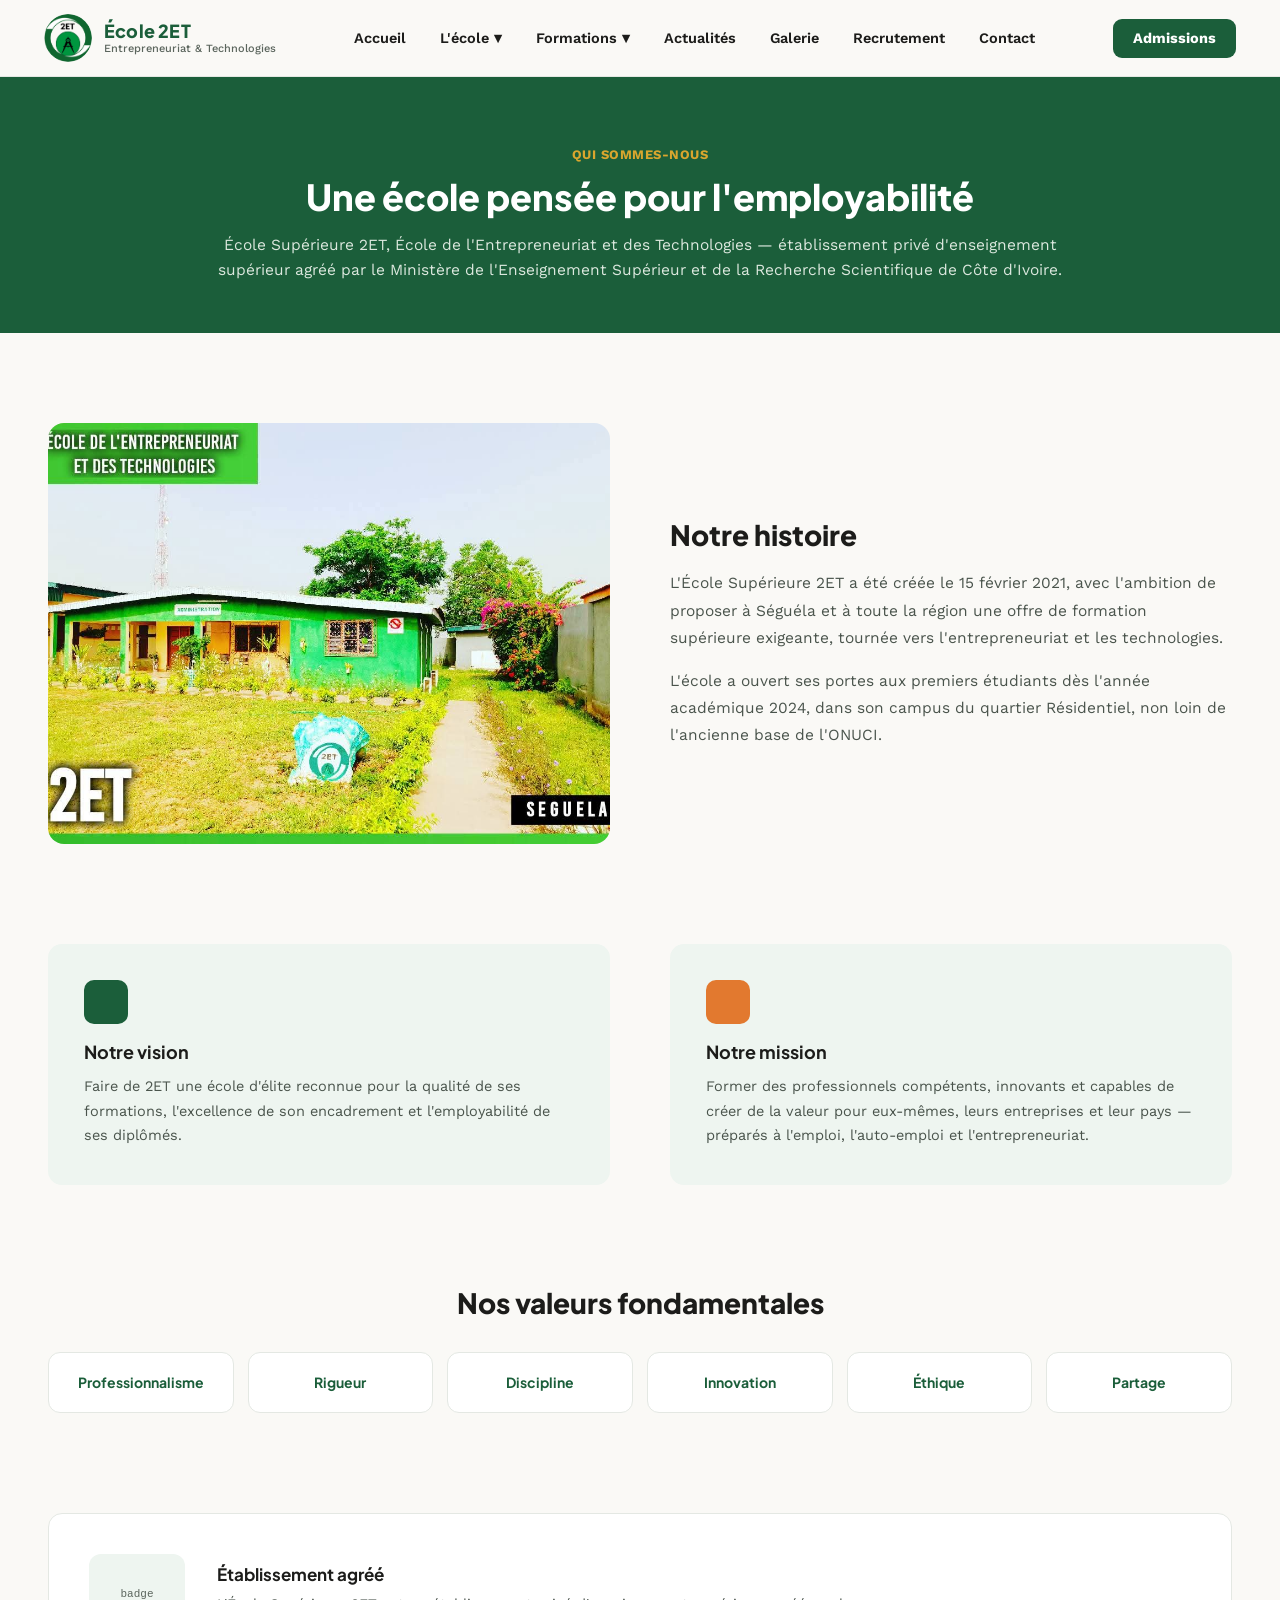
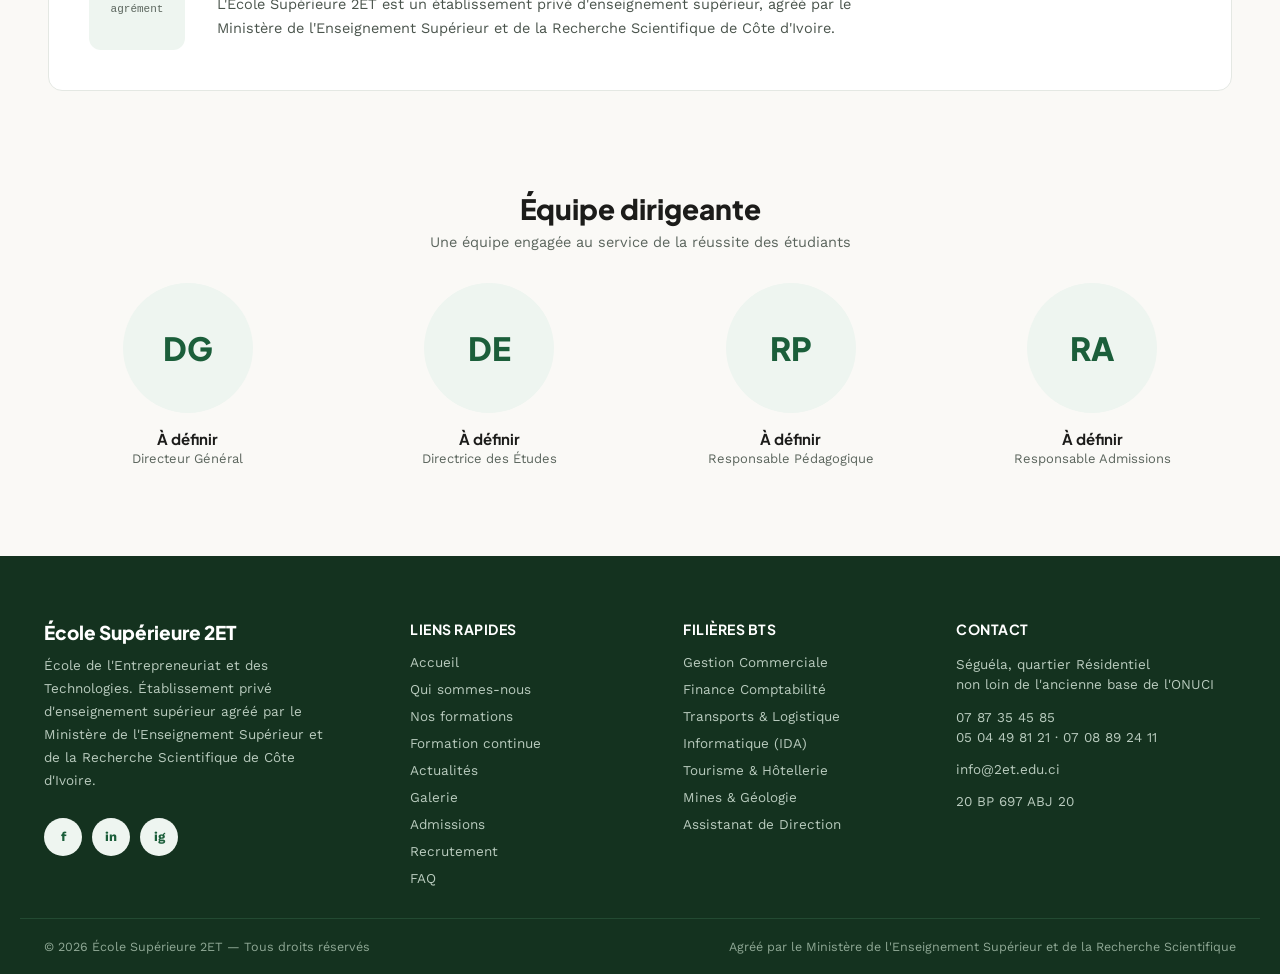
==== a-propos.html @ 13a12713 "Intégration des vraies photos campus, vie étudiante et cabinet de formation (écotourisme) dans À pro" ====
<!DOCTYPE html>
<html lang="fr">
<head>
<meta charset="utf-8">
<meta name="viewport" content="width=device-width, initial-scale=1">
<title>Qui sommes-nous — École Supérieure 2ET</title>
<meta name="description" content="École Supérieure 2ET : notre histoire, notre vision, notre mission et nos valeurs fondamentales.">
<link rel="icon" href="images/logo-2et.png">
<link rel="preconnect" href="https://fonts.googleapis.com">
<link href="https://fonts.googleapis.com/css2?family=Plus+Jakarta+Sans:wght@500;700;800&family=Work+Sans:wght@400;500;600&display=swap" rel="stylesheet">
<link rel="stylesheet" href="css/style.css">
</head>
<body>

<header class="site-header">
  <div class="container">
    <a href="index.html" class="brand">
      <img src="images/logo-2et.png" alt="Logo École 2ET">
      <div>
        <div class="brand-name">École 2ET</div>
        <div class="brand-sub">Entrepreneuriat &amp; Technologies</div>
      </div>
    </a>
    <nav class="site-nav">
      <a href="index.html">Accueil</a>
      <div class="nav-dropdown">
        <span class="nav-dropdown-toggle">L'école <span>▾</span></span>
        <div class="nav-dropdown-menu">
          <a href="a-propos.html">Qui sommes-nous</a>
          <a href="faq.html">FAQ</a>
        </div>
      </div>
      <div class="nav-dropdown">
        <span class="nav-dropdown-toggle">Formations <span>▾</span></span>
        <div class="nav-dropdown-menu">
          <a href="formations.html">Formations BTS</a>
          <a href="formation-continue.html">Formation continue</a>
        </div>
      </div>
      <a href="actualites.html">Actualités</a>
      <a href="galerie.html">Galerie</a>
      <a href="recrutement.html">Recrutement</a>
      <a href="contact.html">Contact</a>
    </nav>
    <div class="site-cta"><a href="admissions.html" class="btn btn-green">Admissions</a></div>
    <button class="burger" aria-label="Menu"><span></span><span></span><span></span></button>
  </div>
  <div class="mobile-nav">
    <a href="index.html">Accueil</a>
    <a href="a-propos.html">Qui sommes-nous</a>
    <a href="formations.html">Formations BTS</a>
    <a href="formation-continue.html">Formation continue</a>
    <a href="actualites.html">Actualités</a>
    <a href="galerie.html">Galerie</a>
    <a href="recrutement.html">Recrutement</a>
    <a href="faq.html">FAQ</a>
    <a href="contact.html">Contact</a>
    <a href="admissions.html" class="btn btn-green">Admissions</a>
  </div>
</header>

<div class="page-hero">
  <div class="container">
    <div class="eyebrow eyebrow-light">Qui sommes-nous</div>
    <h1>Une école pensée pour l'employabilité</h1>
    <p>École Supérieure 2ET, École de l'Entrepreneuriat et des Technologies — établissement privé d'enseignement supérieur agréé par le Ministère de l'Enseignement Supérieur et de la Recherche Scientifique de Côte d'Ivoire.</p>
  </div>
</div>

<section class="section">
  <div class="container">

    <div class="grid-2" style="margin-bottom:100px">
      <div class="photo-frame">
        <img src="images/campus/campus-2.jpg" alt="Bâtiment administration du campus de l'École 2ET à Séguéla">
      </div>
      <div>
        <h2 style="font-size:28px;margin:0 0 18px">Notre histoire</h2>
        <p style="font-size:15.5px;line-height:1.75;color:var(--text-secondary);margin:0 0 16px">L'École Supérieure 2ET a été créée le 15 février 2021, avec l'ambition de proposer à Séguéla et à toute la région une offre de formation supérieure exigeante, tournée vers l'entrepreneuriat et les technologies.</p>
        <p style="font-size:15.5px;line-height:1.75;color:var(--text-secondary);margin:0">L'école a ouvert ses portes aux premiers étudiants dès l'année académique 2024, dans son campus du quartier Résidentiel, non loin de l'ancienne base de l'ONUCI.</p>
      </div>
    </div>

    <div class="grid-2" style="margin-bottom:100px">
      <div class="card" style="padding:36px;background:var(--green-light);border:none">
        <div class="card-icon"></div>
        <div style="font-family:var(--font-heading);font-weight:700;font-size:18px;margin-bottom:12px">Notre vision</div>
        <div style="font-size:14.5px;line-height:1.7;color:var(--text-secondary)">Faire de 2ET une école d'élite reconnue pour la qualité de ses formations, l'excellence de son encadrement et l'employabilité de ses diplômés.</div>
      </div>
      <div class="card" style="padding:36px;background:var(--green-light);border:none">
        <div class="card-icon" style="background:var(--orange)"></div>
        <div style="font-family:var(--font-heading);font-weight:700;font-size:18px;margin-bottom:12px">Notre mission</div>
        <div style="font-size:14.5px;line-height:1.7;color:var(--text-secondary)">Former des professionnels compétents, innovants et capables de créer de la valeur pour eux-mêmes, leurs entreprises et leur pays — préparés à l'emploi, l'auto-emploi et l'entrepreneuriat.</div>
      </div>
    </div>

    <div style="margin-bottom:100px">
      <h2 style="text-align:center;margin-bottom:32px;font-size:28px">Nos valeurs fondamentales</h2>
      <div class="values-grid">
        <div class="value-chip"><span>Professionnalisme</span></div>
        <div class="value-chip"><span>Rigueur</span></div>
        <div class="value-chip"><span>Discipline</span></div>
        <div class="value-chip"><span>Innovation</span></div>
        <div class="value-chip"><span>Éthique</span></div>
        <div class="value-chip"><span>Partage</span></div>
      </div>
    </div>

    <div class="card" style="display:flex;align-items:center;gap:32px;flex-wrap:wrap;margin-bottom:100px;padding:40px">
      <div style="width:96px;height:96px;border-radius:12px;background:var(--green-light);flex-shrink:0;display:flex;align-items:center;justify-content:center;font-size:11px;color:var(--text-muted);text-align:center;font-family:monospace;line-height:1.4">badge<br>agrément</div>
      <div>
        <div style="font-family:var(--font-heading);font-weight:700;font-size:17px;margin-bottom:8px">Établissement agréé</div>
        <div style="font-size:14.5px;line-height:1.65;color:var(--text-secondary);max-width:640px">L'École Supérieure 2ET est un établissement privé d'enseignement supérieur, agréé par le Ministère de l'Enseignement Supérieur et de la Recherche Scientifique de Côte d'Ivoire.</div>
      </div>
    </div>

    <div>
      <h2 style="text-align:center;margin-bottom:8px;font-size:28px">Équipe dirigeante</h2>
      <p style="text-align:center;font-size:14.5px;color:var(--text-muted);margin:0 0 32px">Une équipe engagée au service de la réussite des étudiants</p>
      <div class="team-grid">
        <div><div class="team-avatar">DG</div><div class="team-name">À définir</div><div class="team-role">Directeur Général</div></div>
        <div><div class="team-avatar">DE</div><div class="team-name">À définir</div><div class="team-role">Directrice des Études</div></div>
        <div><div class="team-avatar">RP</div><div class="team-name">À définir</div><div class="team-role">Responsable Pédagogique</div></div>
        <div><div class="team-avatar">RA</div><div class="team-name">À définir</div><div class="team-role">Responsable Admissions</div></div>
      </div>
    </div>

  </div>
</section>

<footer class="site-footer">
  <div class="footer-grid">
    <div>
      <div class="footer-brand">École Supérieure 2ET</div>
      <div class="footer-desc">École de l'Entrepreneuriat et des Technologies. Établissement privé d'enseignement supérieur agréé par le Ministère de l'Enseignement Supérieur et de la Recherche Scientifique de Côte d'Ivoire.</div>
      <div class="socials">
        <a href="#" class="social-btn">f</a>
        <a href="#" class="social-btn">in</a>
        <a href="#" class="social-btn">ig</a>
      </div>
    </div>
    <div>
      <div class="footer-heading">Liens rapides</div>
      <div class="footer-links">
        <a href="index.html">Accueil</a>
        <a href="a-propos.html">Qui sommes-nous</a>
        <a href="formations.html">Nos formations</a>
        <a href="formation-continue.html">Formation continue</a>
        <a href="actualites.html">Actualités</a>
        <a href="galerie.html">Galerie</a>
        <a href="admissions.html">Admissions</a>
        <a href="recrutement.html">Recrutement</a>
        <a href="faq.html">FAQ</a>
      </div>
    </div>
    <div>
      <div class="footer-heading">Filières BTS</div>
      <div class="footer-links">
        <a href="formations.html#gec">Gestion Commerciale</a>
        <a href="formations.html#fcge">Finance Comptabilité</a>
        <a href="formations.html#log">Transports &amp; Logistique</a>
        <a href="formations.html#ida">Informatique (IDA)</a>
        <a href="formations.html#th">Tourisme &amp; Hôtellerie</a>
        <a href="formations.html#mgp">Mines &amp; Géologie</a>
        <a href="formations.html#ad">Assistanat de Direction</a>
      </div>
    </div>
    <div>
      <div class="footer-heading">Contact</div>
      <div class="footer-contact">
        <div>Séguéla, quartier Résidentiel<br>non loin de l'ancienne base de l'ONUCI</div>
        <div>07 87 35 45 85<br>05 04 49 81 21 · 07 08 89 24 11</div>
        <div>info@2et.edu.ci</div>
        <div>20 BP 697 ABJ 20</div>
      </div>
    </div>
  </div>
  <div class="footer-bottom">
    <div>© <span id="year"></span> École Supérieure 2ET — Tous droits réservés</div>
    <div>Agréé par le Ministère de l'Enseignement Supérieur et de la Recherche Scientifique</div>
  </div>
</footer>

<script>document.getElementById('year').textContent = new Date().getFullYear();</script>
<script src="js/config.js"></script>
<script src="js/main.js"></script>
</body>
</html>
---- css/style.css ----
/* École Supérieure 2ET — feuille de style partagée */

:root {
  --green-dark: #14321F;
  --green: #1B5E3A;
  --green-darker: #14432A;
  --green-light: #EEF5F0;
  --orange: #E2792F;
  --orange-dark: #C7671F;
  --gold: #D9A62E;
  --bg: #FAF9F6;
  --border: #E4E8E3;
  --text: #1C1C1A;
  --text-secondary: #4A544C;
  --text-muted: #5B655D;
  --text-on-dark-muted: #B9CBBE;
  --text-on-dark-faint: #8FA895;
  --font-heading: 'Plus Jakarta Sans', sans-serif;
  --font-body: 'Work Sans', sans-serif;
}

* { box-sizing: border-box; }

html, body { margin: 0; padding: 0; }

body {
  background: var(--bg);
  font-family: var(--font-body);
  color: var(--text);
}

a { color: inherit; text-decoration: none; }
img { max-width: 100%; display: block; }
button { font-family: inherit; }

.container {
  max-width: 1240px;
  margin: 0 auto;
  padding: 0 24px;
}

.section { padding: 90px 24px; }
.section-narrow { max-width: 900px; margin: 0 auto; padding: 70px 24px; }

.eyebrow {
  color: var(--green);
  font-weight: 700;
  font-size: 13px;
  letter-spacing: 0.5px;
  text-transform: uppercase;
  margin-bottom: 12px;
}
.eyebrow-light { color: var(--gold); }

h1, h2, h3 { font-family: var(--font-heading); font-weight: 800; margin: 0; color: var(--text); }

.btn {
  display: inline-block;
  padding: 15px 26px;
  border-radius: 9px;
  font-weight: 700;
  font-size: 15px;
  border: none;
  cursor: pointer;
  font-family: var(--font-body);
}
.btn-orange { background: var(--orange); color: #fff; }
.btn-orange:hover { background: var(--orange-dark); }
.btn-green { background: var(--green); color: #fff; }
.btn-green:hover { background: var(--green-darker); }
.btn-white { background: #fff; color: var(--green); }
.btn-white:hover { background: var(--green-light); }
.btn-outline { background: rgba(255,255,255,0.1); border: 1.5px solid rgba(255,255,255,0.4); color: #fff; }
.btn-outline:hover { background: rgba(255,255,255,0.2); }

/* ---- Header ---- */
.site-header {
  position: sticky; top: 0; z-index: 100;
  background: var(--bg);
  border-bottom: 1px solid var(--border);
}
.site-header .container {
  display: flex; align-items: center; justify-content: space-between;
  padding: 14px 24px; gap: 24px;
}
.brand { display: flex; align-items: center; gap: 12px; flex-shrink: 0; }
.brand img { width: 48px; height: 48px; border-radius: 50%; object-fit: cover; }
.brand-name { font-family: var(--font-heading); font-weight: 800; font-size: 18px; color: var(--green); letter-spacing: 0.2px; line-height: 1.15; }
.brand-sub { font-size: 11px; color: var(--text-muted); font-weight: 500; }

.site-nav { display: flex; align-items: center; gap: 6px; flex: 1; justify-content: center; }
.site-nav a, .site-nav .nav-dropdown-toggle {
  padding: 10px 14px; border-radius: 8px; font-size: 14.5px; font-weight: 600; color: var(--text);
  cursor: pointer; display: flex; align-items: center; gap: 5px;
}
.site-nav a:hover, .site-nav .nav-dropdown-toggle:hover { background: var(--green-light); color: var(--green); }
.nav-dropdown { position: relative; }
.nav-dropdown-menu {
  position: absolute; top: 100%; left: 0; background: #fff; border: 1px solid var(--border);
  border-radius: 10px; box-shadow: 0 12px 28px rgba(20,40,25,0.12); min-width: 210px; padding: 8px;
  display: none; flex-direction: column; gap: 2px;
}
.nav-dropdown.open .nav-dropdown-menu { display: flex; }
.nav-dropdown-menu a { padding: 10px 12px; border-radius: 7px; font-size: 14px; font-weight: 500; color: var(--text); }
.nav-dropdown-menu a:hover { background: var(--green-light); color: var(--green); }

.site-cta { flex-shrink: 0; }
.site-cta .btn { padding: 11px 20px; font-size: 14.5px; white-space: nowrap; }

.burger {
  display: none; background: none; border: none; padding: 8px; cursor: pointer;
  flex-direction: column; gap: 5px; width: 40px; height: 40px; align-items: center; justify-content: center;
}
.burger span { width: 22px; height: 2px; background: var(--green); display: block; }

.mobile-nav {
  display: none; flex-direction: column; padding: 8px 20px 20px; gap: 2px;
  border-top: 1px solid var(--border); background: var(--bg);
}
.mobile-nav.open { display: flex; }
.mobile-nav a { padding: 12px 8px; font-size: 15px; font-weight: 600; color: var(--text); border-bottom: 1px solid #EEE; }
.mobile-nav .btn { margin-top: 10px; text-align: center; }

/* ---- Hero ---- */
.hero {
  position: relative; min-height: 560px; display: flex; align-items: center; overflow: hidden;
}
.hero-slides { position: absolute; inset: 0; }
.hero-slide {
  position: absolute; inset: 0; background-size: cover; background-position: center;
  opacity: 0; transition: opacity 1.4s ease;
}
.hero-slide.active { opacity: 1; }
.hero-overlay {
  position: absolute; inset: 0; z-index: 1;
  background: linear-gradient(100deg, rgba(14,40,24,0.92) 30%, rgba(14,40,24,0.55) 65%, rgba(14,40,24,0.35) 100%);
}
.hero-dots { position: absolute; z-index: 2; bottom: 22px; left: 0; right: 0; display: flex; justify-content: center; gap: 8px; }
.hero-dot { width: 8px; height: 8px; border-radius: 50%; background: rgba(255,255,255,0.4); border: none; padding: 0; cursor: pointer; }
.hero-dot.active { background: #fff; }
.hero-inner { position: relative; max-width: 1240px; margin: 0 auto; padding: 100px 24px; width: 100%; }
.hero-content { max-width: 620px; }
.hero-badge {
  display: inline-block; background: rgba(255,255,255,0.14); color: var(--gold);
  font-size: 13px; font-weight: 700; letter-spacing: 0.5px; padding: 7px 14px; border-radius: 100px; margin-bottom: 20px;
}
.hero-title { font-size: 48px; line-height: 1.1; color: #fff; margin: 0 0 18px; }
.hero-text { font-size: 17px; line-height: 1.6; color: #DCE8DE; margin: 0 0 30px; }
.hero-actions { display: flex; gap: 14px; flex-wrap: wrap; }

/* ---- Page hero (interior pages) ---- */
.page-hero { background: var(--green); padding: 70px 24px 50px; text-align: center; }
.page-hero .container { max-width: 900px; }
.page-hero h1 { font-size: 36px; color: #fff; margin: 0 0 14px; }
.page-hero p { font-size: 15.5px; color: #DCE8DE; margin: 0; line-height: 1.6; }

/* ---- Stats ---- */
.stats-bar { background: var(--green); }
.stats-grid { display: grid; grid-template-columns: repeat(4,1fr); gap: 24px; text-align: center; padding: 36px 24px; }
.stats-grid .value { font-family: var(--font-heading); font-weight: 800; font-size: 30px; color: #fff; }
.stats-grid .label { font-size: 13px; color: var(--text-on-dark-muted); margin-top: 4px; }

/* ---- Cards ---- */
.card { background: #fff; border: 1px solid var(--border); border-radius: 14px; padding: 28px 22px; }
.card-icon { width: 44px; height: 44px; border-radius: 10px; background: var(--green); margin-bottom: 16px; }
.card-title { font-family: var(--font-heading); font-weight: 700; font-size: 15.5px; color: var(--text); margin-bottom: 8px; }
.card-desc { font-size: 13.5px; line-height: 1.6; color: var(--text-muted); }

.grid-2 { display: grid; grid-template-columns: 1fr 1fr; gap: 60px; align-items: center; }
.grid-4 { display: grid; grid-template-columns: repeat(4,1fr); gap: 20px; }
.grid-3 { display: grid; grid-template-columns: repeat(3,1fr); gap: 22px; }

.photo-frame { border-radius: 16px; overflow: hidden; aspect-ratio: 4/3; }
.photo-frame img { width: 100%; height: 100%; object-fit: cover; }

/* ---- Program cards (home) ---- */
.program-tile { background: #fff; border: 1px solid var(--border); border-radius: 14px; padding: 24px 20px; display: block; }
.program-tile:hover { border-color: var(--green); box-shadow: 0 8px 20px rgba(27,94,58,0.1); }
.program-code { font-size: 11px; font-weight: 800; letter-spacing: 0.5px; color: var(--orange); margin-bottom: 10px; }
.program-name { font-family: var(--font-heading); font-weight: 700; font-size: 15.5px; color: var(--text); line-height: 1.3; }

/* ---- CTA band ---- */
.cta-band { background: var(--green-dark); padding: 56px 24px; text-align: center; }
.cta-band .container { max-width: 900px; }
.cta-band h2 { font-size: 28px; color: #fff; margin: 0 0 12px; }
.cta-band p { font-size: 15px; color: var(--text-on-dark-muted); margin: 0 0 28px; }

/* ---- News / Gallery ---- */
.news-card { display: block; }
.news-card .photo-frame { aspect-ratio: 16/10; margin-bottom: 14px; }
.news-date { font-size: 12.5px; color: var(--text-on-dark-faint); font-weight: 600; margin-bottom: 6px; }
.news-title { font-family: var(--font-heading); font-weight: 700; font-size: 16px; color: var(--text); line-height: 1.35; }
.news-title:hover { color: var(--green); }

.article-card { background: #fff; border: 1px solid var(--border); border-radius: 16px; overflow: hidden; }
.article-card .photo-frame { border-radius: 0; aspect-ratio: 16/10; }
.article-body { padding: 22px; }
.article-tag {
  display: inline-block; background: var(--green-light); color: var(--green); font-size: 11px;
  font-weight: 700; padding: 5px 10px; border-radius: 100px; margin-bottom: 12px;
}
.article-excerpt { font-size: 13.5px; line-height: 1.6; color: var(--text-muted); }

.gallery-tabs { display: flex; gap: 8px; flex-wrap: wrap; margin-bottom: 36px; }
.gallery-tab {
  padding: 10px 18px; border-radius: 100px; border: 1.5px solid var(--border); background: #fff;
  color: var(--text); font-size: 13.5px; font-weight: 600; cursor: pointer;
}
.gallery-tab.active { border-color: var(--green); background: var(--green); color: #fff; }
.gallery-grid { display: grid; grid-template-columns: repeat(4,1fr); gap: 16px; }
.gallery-item { border-radius: 12px; overflow: hidden; aspect-ratio: 1; }
.gallery-item img { width: 100%; height: 100%; object-fit: cover; }

/* ---- FAQ ---- */
.faq-item { background: #fff; border: 1px solid var(--border); border-radius: 14px; overflow: hidden; margin-bottom: 12px; }
.faq-question {
  width: 100%; text-align: left; background: none; border: none; padding: 20px 22px; cursor: pointer;
  display: flex; justify-content: space-between; align-items: center; gap: 16px;
}
.faq-question span.label { font-family: var(--font-heading); font-weight: 700; font-size: 15px; color: var(--text); }
.faq-question span.icon { font-size: 20px; color: var(--green); flex-shrink: 0; transition: transform 0.2s; }
.faq-item.open .faq-question span.icon { transform: rotate(45deg); }
.faq-answer { display: none; padding: 0 22px 20px; font-size: 14px; line-height: 1.7; color: var(--text-secondary); }
.faq-item.open .faq-answer { display: block; }

/* ---- Values / Team ---- */
.values-grid { display: grid; grid-template-columns: repeat(6,1fr); gap: 14px; }
.value-chip { background: #fff; border: 1px solid var(--border); border-radius: 12px; padding: 20px 14px; text-align: center; }
.value-chip span { font-family: var(--font-heading); font-weight: 700; font-size: 14px; color: var(--green); }

.team-grid { display: grid; grid-template-columns: repeat(4,1fr); gap: 22px; }
.team-avatar {
  border-radius: 50%; width: 130px; height: 130px; margin: 0 auto 16px;
  background: var(--green-light); display: flex; align-items: center; justify-content: center;
  font-family: var(--font-heading); font-weight: 800; font-size: 32px; color: var(--green);
}
.team-name { font-family: var(--font-heading); font-weight: 700; font-size: 15px; color: var(--text); text-align: center; }
.team-role { font-size: 13px; color: var(--text-muted); margin-top: 3px; text-align: center; }

/* ---- Forms ---- */
.form-panel { background: #fff; border: 1px solid var(--border); border-radius: 20px; padding: 44px; }
.form-panel h2 { font-size: 22px; margin: 0 0 22px; }
form { display: flex; flex-direction: column; gap: 14px; }
.form-row { display: grid; grid-template-columns: 1fr 1fr; gap: 14px; }
input, select, textarea {
  font-family: var(--font-body); outline: none; padding: 13px 14px; border-radius: 9px;
  border: 1.5px solid var(--border); font-size: 14px; width: 100%; background: #fff; color: var(--text);
}
input:focus, select:focus, textarea:focus { border-color: var(--green); }
textarea { resize: vertical; }
.file-drop { border: 1.5px dashed var(--border); border-radius: 9px; padding: 22px; text-align: center; font-size: 13.5px; color: var(--text-muted); }
.form-success { color: var(--green); font-size: 13.5px; font-weight: 600; display: none; }
.form-success.show { display: block; }

/* ---- Steps ---- */
.steps-grid { display: grid; grid-template-columns: repeat(4,1fr); gap: 18px; }
.step-card { background: #fff; border: 1px solid var(--border); border-radius: 14px; padding: 26px; }
.step-card .big { font-family: var(--font-heading); font-weight: 800; font-size: 26px; color: var(--orange); margin-bottom: 10px; }
.step-card .small { font-size: 13.5px; color: var(--text-secondary); line-height: 1.5; }

.step-row { display: flex; gap: 14px; align-items: flex-start; }
.step-num {
  width: 30px; height: 30px; border-radius: 50%; background: var(--green); color: #fff; font-weight: 700;
  font-size: 13.5px; display: flex; align-items: center; justify-content: center; flex-shrink: 0;
}
.step-title { font-weight: 700; font-size: 14.5px; color: var(--text); margin-bottom: 3px; }
.step-desc { font-size: 13.5px; color: var(--text-muted); line-height: 1.6; }

/* ---- Admissions closed state ---- */
.admissions-closed {
  background: var(--green-light); border: 1.5px dashed var(--green); border-radius: 20px;
  padding: 60px 40px; max-width: 640px; margin: 0 auto; text-align: center;
}
.admissions-closed .badge {
  width: 56px; height: 56px; border-radius: 50%; background: var(--green); margin: 0 auto 20px;
  display: flex; align-items: center; justify-content: center; color: #fff; font-weight: 800; font-size: 20px;
}
.pill { display: inline-block; background: var(--green-light); color: var(--green); font-size: 12px; font-weight: 700; padding: 6px 14px; border-radius: 100px; margin-bottom: 14px; }

/* ---- Contact ---- */
.contact-info-card { background: #fff; border: 1px solid var(--border); border-radius: 14px; padding: 22px; }
.contact-info-card .label { font-weight: 700; font-size: 14px; color: var(--text); margin-bottom: 6px; }
.contact-info-card .value { font-size: 14px; color: var(--text-muted); line-height: 1.6; }
.socials { display: flex; gap: 10px; margin-top: 26px; }
.social-btn {
  width: 38px; height: 38px; border-radius: 50%; background: var(--green-light); display: flex;
  align-items: center; justify-content: center; font-size: 13px; font-weight: 700; color: var(--green);
}
.social-btn:hover { background: var(--green); color: #fff; }
.map-frame { border-radius: 14px; overflow: hidden; aspect-ratio: 4/3; border: 1px solid var(--border); }
.map-frame iframe { width: 100%; height: 100%; border: none; }

/* ---- Footer ---- */
.site-footer { background: var(--green-dark); color: #EAF3EC; }
.footer-grid { display: grid; grid-template-columns: 1.4fr 1fr 1fr 1.2fr; gap: 40px; padding: 64px 24px 32px; max-width: 1240px; margin: 0 auto; }
.footer-brand { font-family: var(--font-heading); font-weight: 800; font-size: 19px; color: #fff; margin-bottom: 10px; }
.footer-desc { font-size: 13.5px; line-height: 1.7; color: var(--text-on-dark-muted); max-width: 280px; }
.footer-heading { font-family: var(--font-heading); font-weight: 700; font-size: 14px; color: #fff; margin-bottom: 16px; text-transform: uppercase; letter-spacing: 0.5px; }
.footer-links { display: flex; flex-direction: column; gap: 11px; }
.footer-links a { font-size: 13.5px; color: var(--text-on-dark-muted); }
.footer-links a:hover { color: #fff; }
.footer-contact { display: flex; flex-direction: column; gap: 12px; font-size: 13.5px; color: var(--text-on-dark-muted); line-height: 1.5; }
.footer-bottom {
  border-top: 1px solid #234A32; padding: 20px 24px; max-width: 1240px; margin: 0 auto; display: flex;
  justify-content: space-between; flex-wrap: wrap; gap: 10px; font-size: 12.5px; color: var(--text-on-dark-faint);
}

/* ---- Responsive ---- */
@media (max-width: 900px) {
  .site-nav, .site-cta { display: none !important; }
  .burger { display: flex !important; }
  .grid-2, .grid-4, .grid-3, .values-grid, .team-grid, .steps-grid, .form-row, .footer-grid { grid-template-columns: 1fr 1fr; }
  .gallery-grid { grid-template-columns: 1fr 1fr; }
  .hero-title { font-size: 36px; }
}
@media (max-width: 560px) {
  .grid-2, .grid-4, .grid-3, .values-grid, .team-grid, .steps-grid, .form-row, .footer-grid { grid-template-columns: 1fr; }
  .gallery-grid { grid-template-columns: 1fr; }
  .stats-grid { grid-template-columns: 1fr 1fr; }
  .section { padding: 60px 20px; }
}
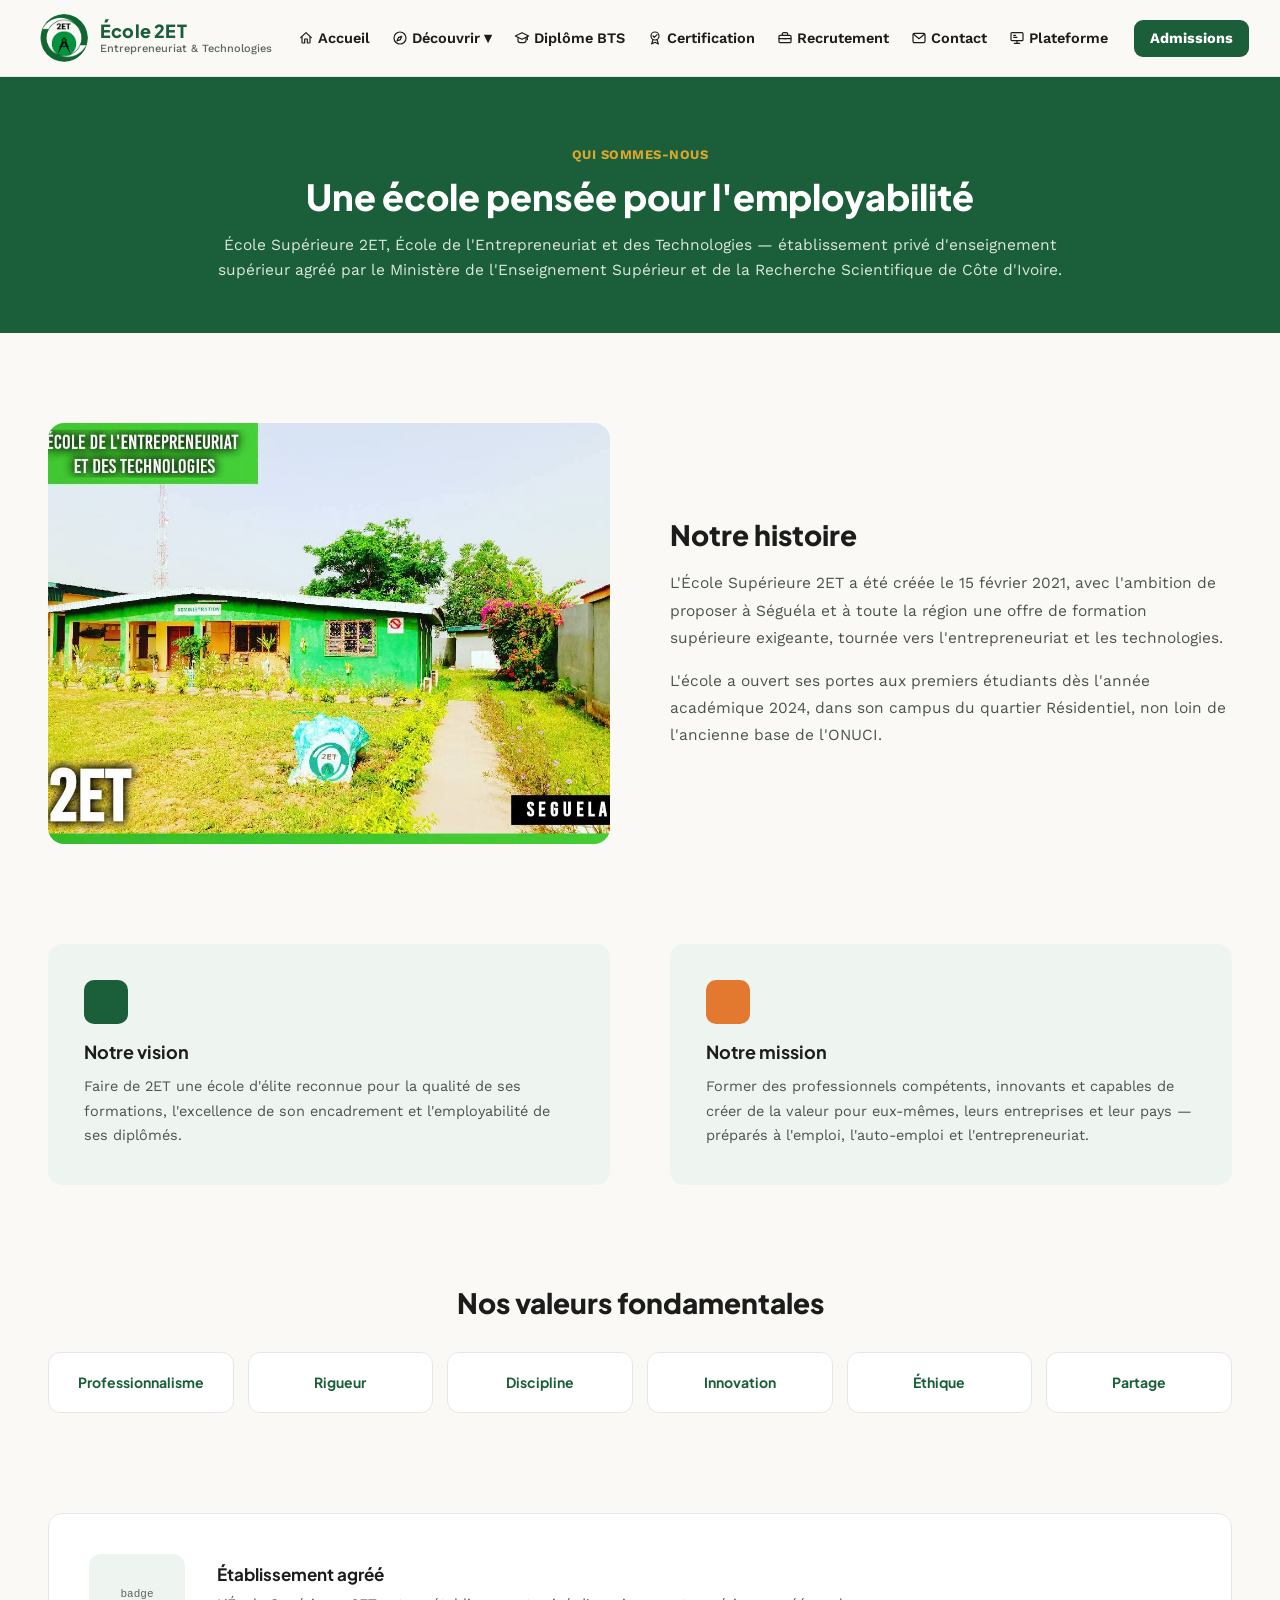
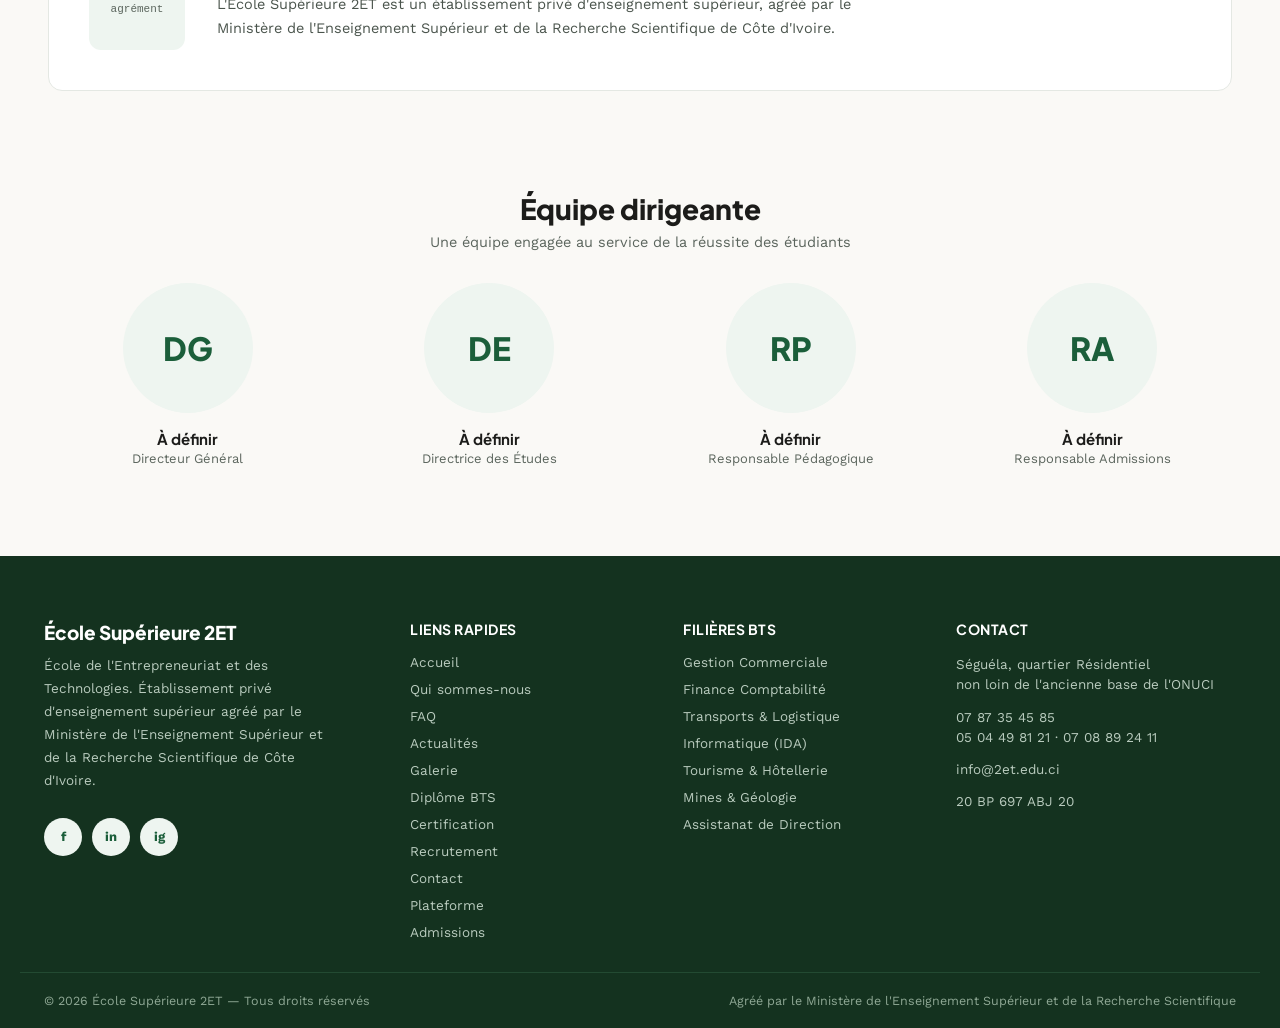
==== commit e2f758a6: "Réorganise la navbar (icônes, regroupement Découvrir, correction du débordement sur écrans moyens) e" ====
--- a/a-propos.html
+++ b/a-propos.html
@@ -22,39 +22,36 @@
       </div>
     </a>
     <nav class="site-nav">
-      <a href="index.html">Accueil</a>
+      <a href="index.html"><svg class="nav-icon" viewBox="0 0 24 24" fill="none" stroke="currentColor" stroke-width="1.8" stroke-linecap="round" stroke-linejoin="round"><path d="M4 11.5 12 4l8 7.5"/><path d="M6 10v8.5a1 1 0 0 0 1 1h3v-6h4v6h3a1 1 0 0 0 1-1V10"/></svg>Accueil</a>
       <div class="nav-dropdown">
-        <span class="nav-dropdown-toggle">L'école <span>▾</span></span>
+        <span class="nav-dropdown-toggle"><svg class="nav-icon" viewBox="0 0 24 24" fill="none" stroke="currentColor" stroke-width="1.8" stroke-linecap="round" stroke-linejoin="round"><circle cx="12" cy="12" r="9"/><path d="m14.5 9.5-2 5-5 2 2-5Z"/></svg>Découvrir <span>▾</span></span>
         <div class="nav-dropdown-menu">
-          <a href="a-propos.html">Qui sommes-nous</a>
-          <a href="faq.html">FAQ</a>
+          <a href="a-propos.html"><svg class="nav-icon" viewBox="0 0 24 24" fill="none" stroke="currentColor" stroke-width="1.8" stroke-linecap="round" stroke-linejoin="round"><circle cx="12" cy="12" r="9"/><line x1="12" y1="11" x2="12" y2="16"/><circle cx="12" cy="7.5" r="0.9" fill="currentColor" stroke="none"/></svg>Qui sommes-nous</a>
+          <a href="faq.html"><svg class="nav-icon" viewBox="0 0 24 24" fill="none" stroke="currentColor" stroke-width="1.8" stroke-linecap="round" stroke-linejoin="round"><circle cx="12" cy="12" r="9"/><path d="M9.5 9.5a2.5 2.5 0 1 1 3.5 2.3c-.7.3-1 .9-1 1.7"/><circle cx="12" cy="17" r="0.9" fill="currentColor" stroke="none"/></svg>FAQ</a>
+          <a href="actualites.html"><svg class="nav-icon" viewBox="0 0 24 24" fill="none" stroke="currentColor" stroke-width="1.8" stroke-linecap="round" stroke-linejoin="round"><rect x="3" y="5" width="14" height="15" rx="1"/><path d="M17 8h3a1 1 0 0 1 1 1v10a2 2 0 0 1-2 2H5"/><line x1="6.5" y1="9" x2="13.5" y2="9"/><line x1="6.5" y1="12.5" x2="13.5" y2="12.5"/><line x1="6.5" y1="16" x2="11" y2="16"/></svg>Actualités</a>
+          <a href="galerie.html"><svg class="nav-icon" viewBox="0 0 24 24" fill="none" stroke="currentColor" stroke-width="1.8" stroke-linecap="round" stroke-linejoin="round"><rect x="3" y="3" width="14" height="14" rx="1.5"/><path d="m3 13 4-4 3 3 4-5 3 3.5"/><circle cx="7.5" cy="7.5" r="1.2" fill="currentColor" stroke="none"/><path d="M20 7v11a2 2 0 0 1-2 2H7"/></svg>Galerie</a>
         </div>
       </div>
-      <div class="nav-dropdown">
-        <span class="nav-dropdown-toggle">Formations <span>▾</span></span>
-        <div class="nav-dropdown-menu">
-          <a href="formations.html">Formations BTS</a>
-          <a href="formation-continue.html">Formation continue</a>
-        </div>
-      </div>
-      <a href="actualites.html">Actualités</a>
-      <a href="galerie.html">Galerie</a>
-      <a href="recrutement.html">Recrutement</a>
-      <a href="contact.html">Contact</a>
+      <a href="formations.html"><svg class="nav-icon" viewBox="0 0 24 24" fill="none" stroke="currentColor" stroke-width="1.8" stroke-linecap="round" stroke-linejoin="round"><path d="M2 9 12 4l10 5-10 5-10-5Z"/><path d="M6 11.5V16c0 1.5 2.5 3 6 3s6-1.5 6-3v-4.5"/><path d="M20 9v5.5"/></svg>Diplôme BTS</a>
+      <a href="formation-continue.html"><svg class="nav-icon" viewBox="0 0 24 24" fill="none" stroke="currentColor" stroke-width="1.8" stroke-linecap="round" stroke-linejoin="round"><circle cx="12" cy="9" r="6"/><path d="m9 9 2 2 4-4"/><path d="M9 14.5 7 21l5-2.5L17 21l-2-6.5"/></svg>Certification</a>
+      <a href="recrutement.html"><svg class="nav-icon" viewBox="0 0 24 24" fill="none" stroke="currentColor" stroke-width="1.8" stroke-linecap="round" stroke-linejoin="round"><rect x="3" y="8" width="18" height="11" rx="1.5"/><path d="M8 8V6a2 2 0 0 1 2-2h4a2 2 0 0 1 2 2v2"/><line x1="3" y1="13" x2="21" y2="13"/><line x1="10.5" y1="13" x2="13.5" y2="13"/></svg>Recrutement</a>
+      <a href="contact.html"><svg class="nav-icon" viewBox="0 0 24 24" fill="none" stroke="currentColor" stroke-width="1.8" stroke-linecap="round" stroke-linejoin="round"><rect x="3" y="5" width="18" height="14" rx="2"/><path d="m4 6.5 8 6.5 8-6.5"/></svg>Contact</a>
+      <a href="plateforme.html"><svg class="nav-icon" viewBox="0 0 24 24" fill="none" stroke="currentColor" stroke-width="1.8" stroke-linecap="round" stroke-linejoin="round"><rect x="3" y="4" width="18" height="12" rx="1.5"/><line x1="8" y1="20" x2="16" y2="20"/><line x1="12" y1="16" x2="12" y2="20"/><line x1="7" y1="8" x2="10" y2="8"/><line x1="7" y1="11" x2="12" y2="11"/></svg>Plateforme</a>
     </nav>
     <div class="site-cta"><a href="admissions.html" class="btn btn-green">Admissions</a></div>
     <button class="burger" aria-label="Menu"><span></span><span></span><span></span></button>
   </div>
   <div class="mobile-nav">
-    <a href="index.html">Accueil</a>
-    <a href="a-propos.html">Qui sommes-nous</a>
-    <a href="formations.html">Formations BTS</a>
-    <a href="formation-continue.html">Formation continue</a>
-    <a href="actualites.html">Actualités</a>
-    <a href="galerie.html">Galerie</a>
-    <a href="recrutement.html">Recrutement</a>
-    <a href="faq.html">FAQ</a>
-    <a href="contact.html">Contact</a>
+    <a href="index.html"><svg class="nav-icon" viewBox="0 0 24 24" fill="none" stroke="currentColor" stroke-width="1.8" stroke-linecap="round" stroke-linejoin="round"><path d="M4 11.5 12 4l8 7.5"/><path d="M6 10v8.5a1 1 0 0 0 1 1h3v-6h4v6h3a1 1 0 0 0 1-1V10"/></svg>Accueil</a>
+    <a href="a-propos.html"><svg class="nav-icon" viewBox="0 0 24 24" fill="none" stroke="currentColor" stroke-width="1.8" stroke-linecap="round" stroke-linejoin="round"><circle cx="12" cy="12" r="9"/><line x1="12" y1="11" x2="12" y2="16"/><circle cx="12" cy="7.5" r="0.9" fill="currentColor" stroke="none"/></svg>Qui sommes-nous</a>
+    <a href="faq.html"><svg class="nav-icon" viewBox="0 0 24 24" fill="none" stroke="currentColor" stroke-width="1.8" stroke-linecap="round" stroke-linejoin="round"><circle cx="12" cy="12" r="9"/><path d="M9.5 9.5a2.5 2.5 0 1 1 3.5 2.3c-.7.3-1 .9-1 1.7"/><circle cx="12" cy="17" r="0.9" fill="currentColor" stroke="none"/></svg>FAQ</a>
+    <a href="actualites.html"><svg class="nav-icon" viewBox="0 0 24 24" fill="none" stroke="currentColor" stroke-width="1.8" stroke-linecap="round" stroke-linejoin="round"><rect x="3" y="5" width="14" height="15" rx="1"/><path d="M17 8h3a1 1 0 0 1 1 1v10a2 2 0 0 1-2 2H5"/><line x1="6.5" y1="9" x2="13.5" y2="9"/><line x1="6.5" y1="12.5" x2="13.5" y2="12.5"/><line x1="6.5" y1="16" x2="11" y2="16"/></svg>Actualités</a>
+    <a href="galerie.html"><svg class="nav-icon" viewBox="0 0 24 24" fill="none" stroke="currentColor" stroke-width="1.8" stroke-linecap="round" stroke-linejoin="round"><rect x="3" y="3" width="14" height="14" rx="1.5"/><path d="m3 13 4-4 3 3 4-5 3 3.5"/><circle cx="7.5" cy="7.5" r="1.2" fill="currentColor" stroke="none"/><path d="M20 7v11a2 2 0 0 1-2 2H7"/></svg>Galerie</a>
+    <a href="formations.html"><svg class="nav-icon" viewBox="0 0 24 24" fill="none" stroke="currentColor" stroke-width="1.8" stroke-linecap="round" stroke-linejoin="round"><path d="M2 9 12 4l10 5-10 5-10-5Z"/><path d="M6 11.5V16c0 1.5 2.5 3 6 3s6-1.5 6-3v-4.5"/><path d="M20 9v5.5"/></svg>Diplôme BTS</a>
+    <a href="formation-continue.html"><svg class="nav-icon" viewBox="0 0 24 24" fill="none" stroke="currentColor" stroke-width="1.8" stroke-linecap="round" stroke-linejoin="round"><circle cx="12" cy="9" r="6"/><path d="m9 9 2 2 4-4"/><path d="M9 14.5 7 21l5-2.5L17 21l-2-6.5"/></svg>Certification</a>
+    <a href="recrutement.html"><svg class="nav-icon" viewBox="0 0 24 24" fill="none" stroke="currentColor" stroke-width="1.8" stroke-linecap="round" stroke-linejoin="round"><rect x="3" y="8" width="18" height="11" rx="1.5"/><path d="M8 8V6a2 2 0 0 1 2-2h4a2 2 0 0 1 2 2v2"/><line x1="3" y1="13" x2="21" y2="13"/><line x1="10.5" y1="13" x2="13.5" y2="13"/></svg>Recrutement</a>
+    <a href="contact.html"><svg class="nav-icon" viewBox="0 0 24 24" fill="none" stroke="currentColor" stroke-width="1.8" stroke-linecap="round" stroke-linejoin="round"><rect x="3" y="5" width="18" height="14" rx="2"/><path d="m4 6.5 8 6.5 8-6.5"/></svg>Contact</a>
+    <a href="plateforme.html"><svg class="nav-icon" viewBox="0 0 24 24" fill="none" stroke="currentColor" stroke-width="1.8" stroke-linecap="round" stroke-linejoin="round"><rect x="3" y="4" width="18" height="12" rx="1.5"/><line x1="8" y1="20" x2="16" y2="20"/><line x1="12" y1="16" x2="12" y2="20"/><line x1="7" y1="8" x2="10" y2="8"/><line x1="7" y1="11" x2="12" y2="11"/></svg>Plateforme</a>
     <a href="admissions.html" class="btn btn-green">Admissions</a>
   </div>
 </header>
@@ -144,13 +141,15 @@
       <div class="footer-links">
         <a href="index.html">Accueil</a>
         <a href="a-propos.html">Qui sommes-nous</a>
-        <a href="formations.html">Nos formations</a>
-        <a href="formation-continue.html">Formation continue</a>
+        <a href="faq.html">FAQ</a>
         <a href="actualites.html">Actualités</a>
         <a href="galerie.html">Galerie</a>
+        <a href="formations.html">Diplôme BTS</a>
+        <a href="formation-continue.html">Certification</a>
+        <a href="recrutement.html">Recrutement</a>
+        <a href="contact.html">Contact</a>
+        <a href="plateforme.html">Plateforme</a>
         <a href="admissions.html">Admissions</a>
-        <a href="recrutement.html">Recrutement</a>
-        <a href="faq.html">FAQ</a>
       </div>
     </div>
     <div>
--- a/css/style.css
+++ b/css/style.css
@@ -81,17 +81,17 @@
 }
 .site-header .container {
   display: flex; align-items: center; justify-content: space-between;
-  padding: 14px 24px; gap: 24px;
+  padding: 14px 20px; gap: 16px;
 }
 .brand { display: flex; align-items: center; gap: 12px; flex-shrink: 0; }
 .brand img { width: 48px; height: 48px; border-radius: 50%; object-fit: cover; }
 .brand-name { font-family: var(--font-heading); font-weight: 800; font-size: 18px; color: var(--green); letter-spacing: 0.2px; line-height: 1.15; }
 .brand-sub { font-size: 11px; color: var(--text-muted); font-weight: 500; }
 
-.site-nav { display: flex; align-items: center; gap: 6px; flex: 1; justify-content: center; }
+.site-nav { display: flex; align-items: center; gap: 2px; flex: 1; justify-content: center; }
 .site-nav a, .site-nav .nav-dropdown-toggle {
-  padding: 10px 14px; border-radius: 8px; font-size: 14.5px; font-weight: 600; color: var(--text);
-  cursor: pointer; display: flex; align-items: center; gap: 5px;
+  padding: 9px 10px; border-radius: 8px; font-size: 14.5px; font-weight: 600; color: var(--text);
+  cursor: pointer; display: flex; align-items: center; gap: 4px; white-space: nowrap;
 }
 .site-nav a:hover, .site-nav .nav-dropdown-toggle:hover { background: var(--green-light); color: var(--green); }
 .nav-dropdown { position: relative; }
@@ -101,11 +101,11 @@
   display: none; flex-direction: column; gap: 2px;
 }
 .nav-dropdown.open .nav-dropdown-menu { display: flex; }
-.nav-dropdown-menu a { padding: 10px 12px; border-radius: 7px; font-size: 14px; font-weight: 500; color: var(--text); }
+.nav-dropdown-menu a { padding: 10px 12px; border-radius: 7px; font-size: 14px; font-weight: 500; color: var(--text); display: flex; align-items: center; gap: 8px; }
 .nav-dropdown-menu a:hover { background: var(--green-light); color: var(--green); }
 
 .site-cta { flex-shrink: 0; }
-.site-cta .btn { padding: 11px 20px; font-size: 14.5px; white-space: nowrap; }
+.site-cta .btn { padding: 10px 16px; font-size: 14.5px; white-space: nowrap; }
 
 .burger {
   display: none; background: none; border: none; padding: 8px; cursor: pointer;
@@ -118,35 +118,76 @@
   border-top: 1px solid var(--border); background: var(--bg);
 }
 .mobile-nav.open { display: flex; }
-.mobile-nav a { padding: 12px 8px; font-size: 15px; font-weight: 600; color: var(--text); border-bottom: 1px solid #EEE; }
+.mobile-nav a { padding: 12px 8px; font-size: 15px; font-weight: 600; color: var(--text); border-bottom: 1px solid #EEE; display: flex; align-items: center; gap: 10px; }
 .mobile-nav .btn { margin-top: 10px; text-align: center; }
-
-/* ---- Hero ---- */
-.hero {
-  position: relative; min-height: 560px; display: flex; align-items: center; overflow: hidden;
-}
-.hero-slides { position: absolute; inset: 0; }
+.nav-icon { width: 16px; height: 16px; flex-shrink: 0; }
+.mobile-nav a .nav-icon { width: 17px; height: 17px; }
+
+/* ---- Hero : carrousel d'annonces (espace publicitaire institutionnel) ----
+   Arrière-plan fixe (motif toque/livre/badge + dégradé blanc), inchangé d'une
+   annonce à l'autre — seul le contenu de chaque slide se fond en transition. */
+.hero { position: relative; overflow: hidden; }
+.hero-slides {
+  position: relative; min-height: clamp(300px, 34vw, 380px);
+  background-color: #fff;
+  background-image:
+    linear-gradient(100deg, #fff 0%, #fff 38%, rgba(255,255,255,0.82) 60%, rgba(255,255,255,0.55) 100%),
+    url('../images/hero-pattern.svg');
+  background-repeat: no-repeat, no-repeat;
+  background-position: center, right center;
+  background-size: cover, cover;
+}
 .hero-slide {
-  position: absolute; inset: 0; background-size: cover; background-position: center;
-  opacity: 0; transition: opacity 1.4s ease;
-}
-.hero-slide.active { opacity: 1; }
-.hero-overlay {
-  position: absolute; inset: 0; z-index: 1;
-  background: linear-gradient(100deg, rgba(14,40,24,0.92) 30%, rgba(14,40,24,0.55) 65%, rgba(14,40,24,0.35) 100%);
-}
-.hero-dots { position: absolute; z-index: 2; bottom: 22px; left: 0; right: 0; display: flex; justify-content: center; gap: 8px; }
-.hero-dot { width: 8px; height: 8px; border-radius: 50%; background: rgba(255,255,255,0.4); border: none; padding: 0; cursor: pointer; }
-.hero-dot.active { background: #fff; }
-.hero-inner { position: relative; max-width: 1240px; margin: 0 auto; padding: 100px 24px; width: 100%; }
-.hero-content { max-width: 620px; }
-.hero-badge {
-  display: inline-block; background: rgba(255,255,255,0.14); color: var(--gold);
-  font-size: 13px; font-weight: 700; letter-spacing: 0.5px; padding: 7px 14px; border-radius: 100px; margin-bottom: 20px;
-}
-.hero-title { font-size: 48px; line-height: 1.1; color: #fff; margin: 0 0 18px; }
-.hero-text { font-size: 17px; line-height: 1.6; color: #DCE8DE; margin: 0 0 30px; }
-.hero-actions { display: flex; gap: 14px; flex-wrap: wrap; }
+  position: absolute; inset: 0; display: flex; align-items: center;
+  opacity: 0; visibility: hidden; transition: opacity 0.5s ease;
+}
+.hero-slide.active { opacity: 1; visibility: visible; z-index: 1; }
+
+.hero-slide-inner {
+  position: relative; z-index: 2; max-width: 1240px; margin: 0 auto; width: 100%;
+  padding: 40px 84px; display: flex; align-items: center; gap: 26px;
+}
+.hero-slide-icon {
+  flex-shrink: 0; width: 62px; height: 62px; border-radius: 16px; background: var(--green-light); color: var(--green);
+  display: flex; align-items: center; justify-content: center;
+}
+.hero-slide-icon svg { width: 30px; height: 30px; }
+.hero-slide-body { max-width: 640px; }
+.hero-slide-eyebrow {
+  display: inline-block; background: var(--green-light); color: var(--green);
+  font-size: 12.5px; font-weight: 700; letter-spacing: 0.4px; padding: 6px 12px; border-radius: 100px; margin-bottom: 14px;
+}
+.hero-slide-title { font-family: var(--font-heading); font-size: 25px; font-weight: 800; line-height: 1.25; color: var(--text); margin: 0 0 10px; }
+.hero-slide-text { font-size: 14.5px; line-height: 1.55; color: var(--text-secondary); margin: 0 0 14px; }
+.hero-slide-link { display: inline-block; color: var(--green); font-weight: 700; font-size: 14px; border-bottom: 2px solid var(--green); padding-bottom: 2px; }
+.hero-slide-link:hover { border-color: var(--orange); color: var(--orange); }
+
+.hero-arrow {
+  position: absolute; top: 50%; transform: translateY(-50%); z-index: 4;
+  width: 42px; height: 42px; border-radius: 50%; border: none; cursor: pointer;
+  background: rgba(27,94,58,0.10); color: var(--green); display: flex; align-items: center; justify-content: center;
+  transition: background 0.2s ease;
+}
+.hero-arrow:hover { background: rgba(27,94,58,0.2); }
+.hero-arrow svg { width: 20px; height: 20px; }
+.hero-arrow-prev { left: 18px; }
+.hero-arrow-next { right: 18px; }
+
+.hero-dots { position: absolute; z-index: 4; bottom: 16px; left: 0; right: 0; display: flex; justify-content: center; gap: 8px; }
+.hero-dot { width: 8px; height: 8px; border-radius: 50%; background: rgba(27,94,58,0.22); border: none; padding: 0; cursor: pointer; }
+.hero-dot.active { background: var(--green); }
+
+@media (max-width: 700px) {
+  .hero-slide-inner { padding: 30px 52px; flex-direction: column; align-items: flex-start; gap: 14px; text-align: left; }
+  .hero-slide-icon { width: 48px; height: 48px; }
+  .hero-slide-icon svg { width: 24px; height: 24px; }
+  .hero-slide-title { font-size: 20px; }
+  .hero-slide-text { font-size: 13.5px; }
+  .hero-arrow { width: 34px; height: 34px; }
+  .hero-arrow svg { width: 16px; height: 16px; }
+  .hero-arrow-prev { left: 8px; }
+  .hero-arrow-next { right: 8px; }
+}
 
 /* ---- Page hero (interior pages) ---- */
 .page-hero { background: var(--green); padding: 70px 24px 50px; text-align: center; }
@@ -306,12 +347,16 @@
 }
 
 /* ---- Responsive ---- */
-@media (max-width: 900px) {
+/* Bascule dédiée à la navigation : avec 7 onglets + icônes, la barre a besoin de
+   plus de largeur que le reste du contenu avant de basculer sur le menu burger,
+   pour ne jamais déborder (ex. le bouton Admissions qui dépassait). */
+@media (max-width: 1220px) {
   .site-nav, .site-cta { display: none !important; }
   .burger { display: flex !important; }
+}
+@media (max-width: 900px) {
   .grid-2, .grid-4, .grid-3, .values-grid, .team-grid, .steps-grid, .form-row, .footer-grid { grid-template-columns: 1fr 1fr; }
   .gallery-grid { grid-template-columns: 1fr 1fr; }
-  .hero-title { font-size: 36px; }
 }
 @media (max-width: 560px) {
   .grid-2, .grid-4, .grid-3, .values-grid, .team-grid, .steps-grid, .form-row, .footer-grid { grid-template-columns: 1fr; }
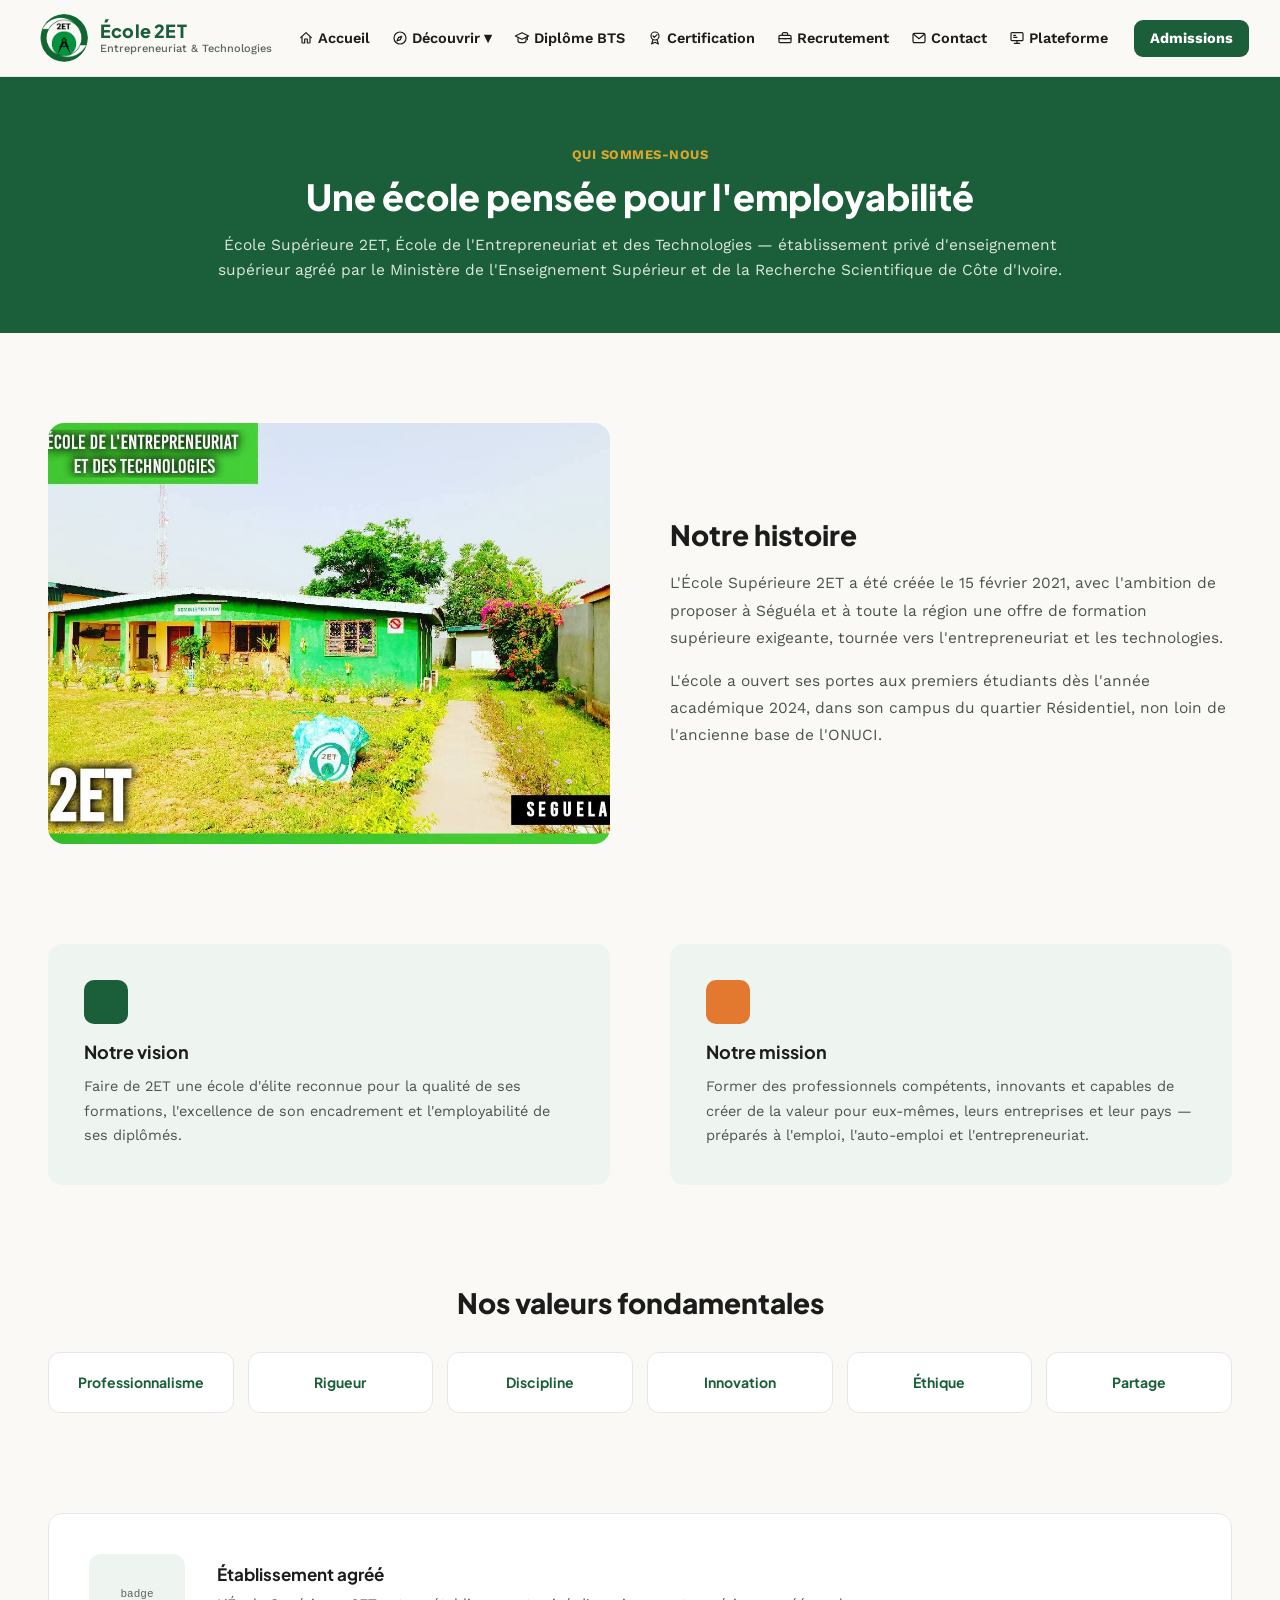
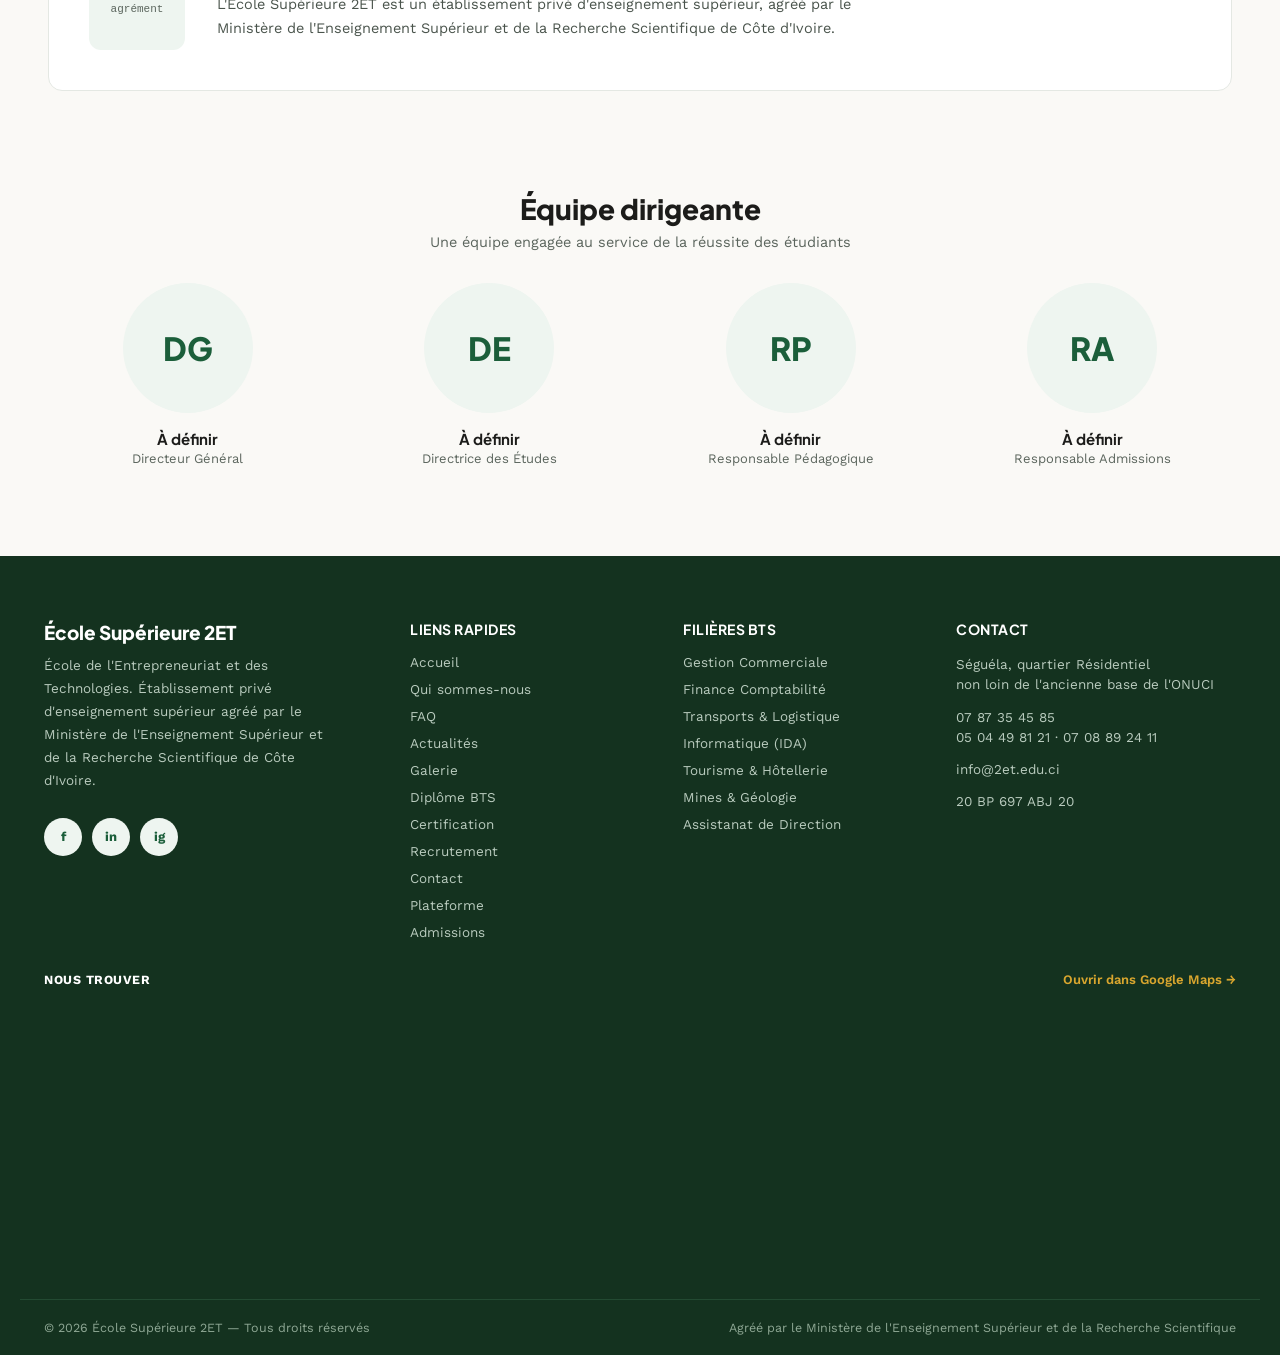
==== commit 87476e38: "Enrichit la page d'accueil avec du contenu réel (mot du directeur, actualités écotourisme et rentrée" ====
--- a/a-propos.html
+++ b/a-propos.html
@@ -174,6 +174,13 @@
       </div>
     </div>
   </div>
+  <div class="footer-map">
+    <div class="footer-map-label">
+      <span>Nous trouver</span>
+      <a href="https://maps.app.goo.gl/5AaPVNksDcJz46Dr9" target="_blank" rel="noopener">Ouvrir dans Google Maps →</a>
+    </div>
+    <iframe src="https://www.openstreetmap.org/export/embed.html?bbox=-6.691312%2C7.951421%2C-6.675312%2C7.963421&layer=mapnik&marker=7.957421%2C-6.683312" loading="lazy" referrerpolicy="no-referrer-when-downgrade" title="Localisation de l'École 2ET à Séguéla" allowfullscreen></iframe>
+  </div>
   <div class="footer-bottom">
     <div>© <span id="year"></span> École Supérieure 2ET — Tous droits réservés</div>
     <div>Agréé par le Ministère de l'Enseignement Supérieur et de la Recherche Scientifique</div>
--- a/css/style.css
+++ b/css/style.css
@@ -131,8 +131,8 @@
   position: relative; min-height: clamp(300px, 34vw, 380px);
   background-color: #fff;
   background-image:
-    linear-gradient(100deg, #fff 0%, #fff 38%, rgba(255,255,255,0.82) 60%, rgba(255,255,255,0.55) 100%),
-    url('../images/hero-pattern.svg');
+    linear-gradient(100deg, #fff 0%, #fff 34%, rgba(255,255,255,0.55) 52%, rgba(255,255,255,0.22) 72%, rgba(255,255,255,0.08) 100%),
+    url('../images/hero-scene.jpg');
   background-repeat: no-repeat, no-repeat;
   background-position: center, right center;
   background-size: cover, cover;
@@ -203,7 +203,8 @@
 
 /* ---- Cards ---- */
 .card { background: #fff; border: 1px solid var(--border); border-radius: 14px; padding: 28px 22px; }
-.card-icon { width: 44px; height: 44px; border-radius: 10px; background: var(--green); margin-bottom: 16px; }
+.card-icon { width: 44px; height: 44px; border-radius: 10px; background: var(--green); color: #fff; margin-bottom: 16px; display: flex; align-items: center; justify-content: center; }
+.card-icon svg { width: 22px; height: 22px; }
 .card-title { font-family: var(--font-heading); font-weight: 700; font-size: 15.5px; color: var(--text); margin-bottom: 8px; }
 .card-desc { font-size: 13.5px; line-height: 1.6; color: var(--text-muted); }
 
@@ -225,6 +226,57 @@
 .cta-band .container { max-width: 900px; }
 .cta-band h2 { font-size: 28px; color: #fff; margin: 0 0 12px; }
 .cta-band p { font-size: 15px; color: var(--text-on-dark-muted); margin: 0 0 28px; }
+
+/* ---- Bandeau d'annonce animé (accueil, avant le mot du directeur) ---- */
+.announce-bar {
+  position: relative; overflow: hidden; display: block;
+  border-radius: 14px; padding: 18px 28px;
+  background: linear-gradient(90deg, var(--orange-dark), var(--orange), var(--gold), var(--orange), var(--orange-dark));
+  background-size: 300% 100%;
+  animation: announceGradient 8s ease infinite;
+  color: #fff; text-align: center; text-transform: uppercase;
+  font-family: var(--font-heading); font-weight: 800; font-size: 14px; letter-spacing: 0.3px; line-height: 1.5;
+  box-shadow: 0 10px 28px rgba(226,121,47,0.3);
+  transition: transform 0.2s ease, box-shadow 0.2s ease;
+}
+.announce-bar:hover { transform: translateY(-2px); box-shadow: 0 14px 34px rgba(226,121,47,0.42); }
+.announce-bar::after {
+  content: ""; position: absolute; top: 0; left: -60%; width: 40%; height: 100%;
+  background: linear-gradient(120deg, transparent, rgba(255,255,255,0.4), transparent);
+  transform: skewX(-20deg);
+  animation: announceShine 3.2s ease-in-out infinite;
+}
+.announce-emoji { display: inline-block; margin-right: 8px; animation: announceBounce 1.6s ease-in-out infinite; }
+
+@keyframes announceGradient {
+  0% { background-position: 0% 50%; }
+  50% { background-position: 100% 50%; }
+  100% { background-position: 0% 50%; }
+}
+@keyframes announceShine {
+  0% { left: -60%; }
+  55% { left: 130%; }
+  100% { left: 130%; }
+}
+@keyframes announceBounce {
+  0%, 100% { transform: translateY(0) scale(1); }
+  50% { transform: translateY(-3px) scale(1.15); }
+}
+@media (max-width: 560px) {
+  .announce-bar { font-size: 12.5px; padding: 14px 18px; }
+}
+
+/* Éclat de confettis au chargement, façon anniversaire : parts d'un rayon de 5cm depuis le centre du bouton */
+.announce-wrap { position: relative; }
+.announce-confetti { position: absolute; inset: 0; overflow: visible; pointer-events: none; }
+.confetti-piece {
+  position: absolute; top: 50%; left: 50%; border-radius: 1px;
+  animation-name: confettiBurst; animation-timing-function: cubic-bezier(0.25,0.8,0.35,1); animation-fill-mode: forwards;
+}
+@keyframes confettiBurst {
+  0% { transform: translate(-50%, -50%) rotate(var(--angle)) translateX(0) rotate(0deg); opacity: 1; }
+  100% { transform: translate(-50%, -50%) rotate(var(--angle)) translateX(var(--dist)) rotate(600deg); opacity: 0; }
+}
 
 /* ---- News / Gallery ---- */
 .news-card { display: block; }
@@ -341,6 +393,12 @@
 .footer-links a { font-size: 13.5px; color: var(--text-on-dark-muted); }
 .footer-links a:hover { color: #fff; }
 .footer-contact { display: flex; flex-direction: column; gap: 12px; font-size: 13.5px; color: var(--text-on-dark-muted); line-height: 1.5; }
+.footer-map { max-width: 1240px; margin: 0 auto; padding: 0 24px 40px; }
+.footer-map-label { display: flex; justify-content: space-between; align-items: center; flex-wrap: wrap; gap: 10px; margin-bottom: 12px; }
+.footer-map-label span { font-size: 12.5px; font-weight: 700; letter-spacing: 0.5px; text-transform: uppercase; color: #fff; }
+.footer-map-label a { font-size: 13px; font-weight: 600; color: var(--gold); }
+.footer-map-label a:hover { color: #fff; }
+.footer-map iframe { display: block; width: 100%; height: 260px; border: 0; border-radius: 14px; }
 .footer-bottom {
   border-top: 1px solid #234A32; padding: 20px 24px; max-width: 1240px; margin: 0 auto; display: flex;
   justify-content: space-between; flex-wrap: wrap; gap: 10px; font-size: 12.5px; color: var(--text-on-dark-faint);
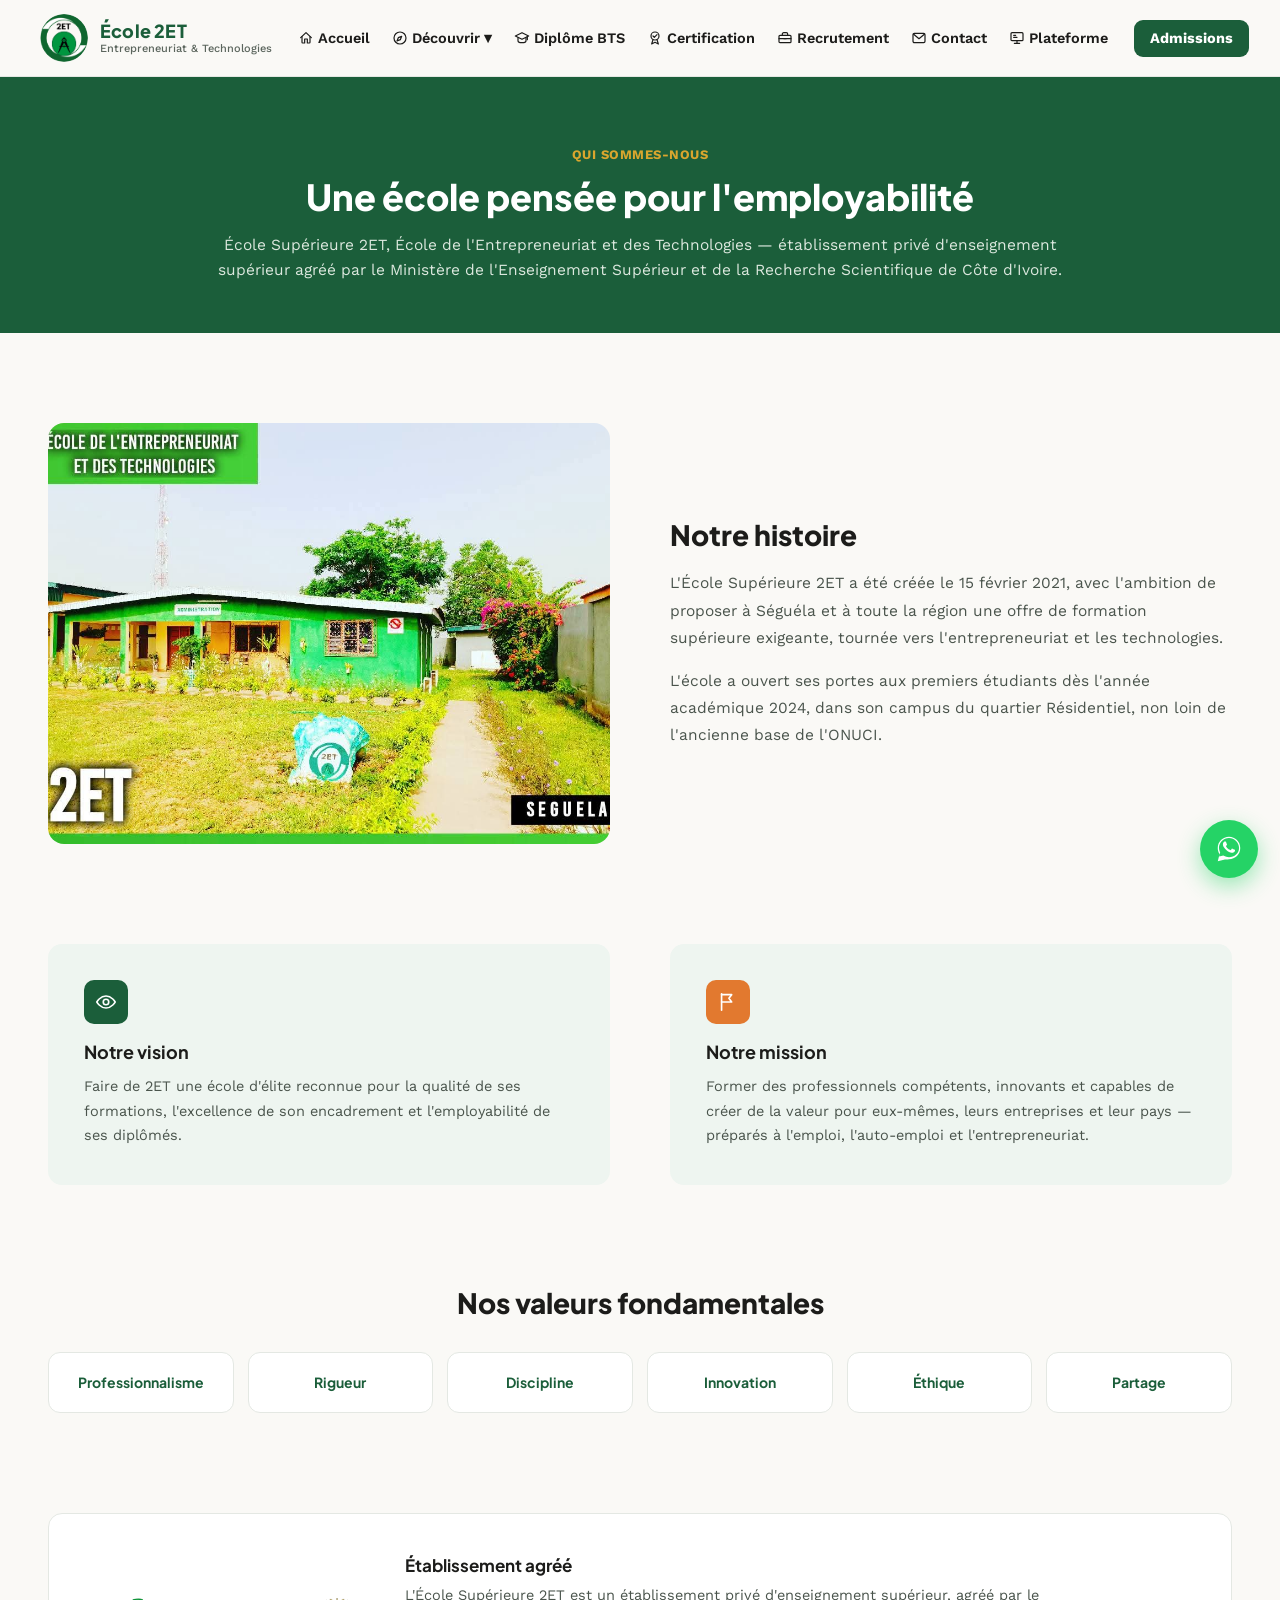
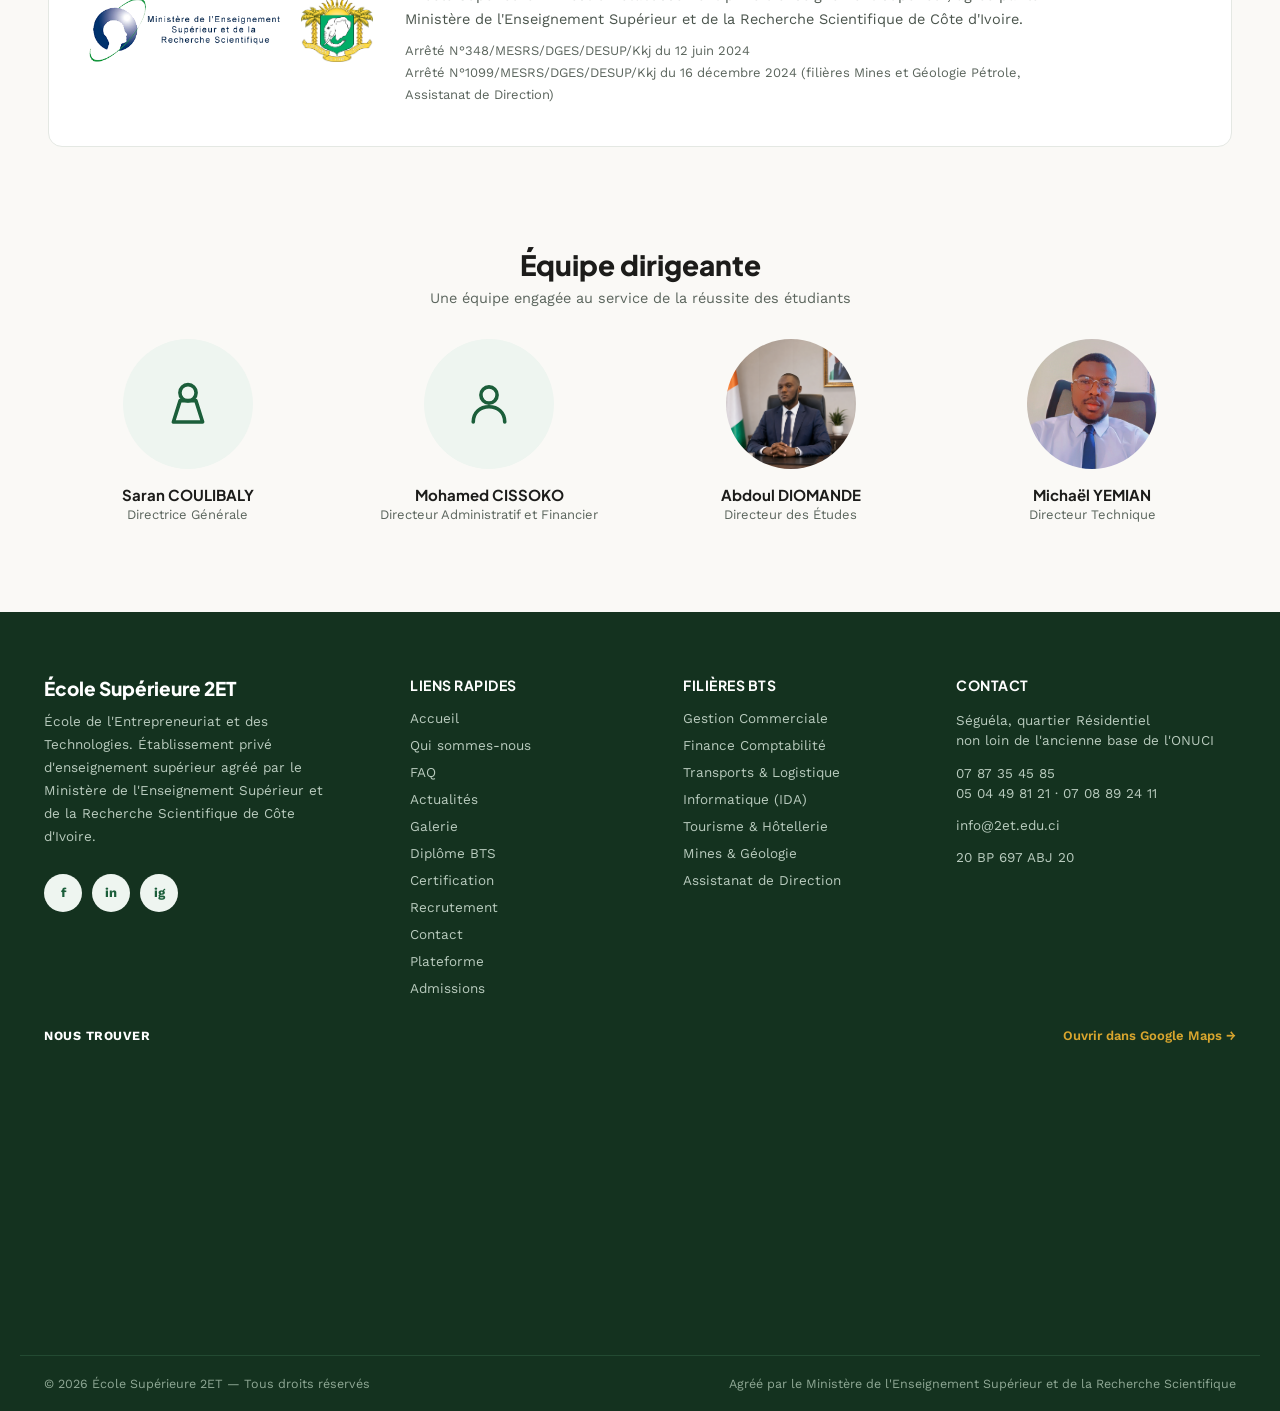
==== commit 2a14fb8f: "Corrige 3 bugs releves en audit (HTML invalide, emoji, carte en double), complete l'equipe dirigeant" ====
--- a/a-propos.html
+++ b/a-propos.html
@@ -5,6 +5,17 @@
 <meta name="viewport" content="width=device-width, initial-scale=1">
 <title>Qui sommes-nous — École Supérieure 2ET</title>
 <meta name="description" content="École Supérieure 2ET : notre histoire, notre vision, notre mission et nos valeurs fondamentales.">
+<meta property="og:type" content="website">
+<meta property="og:site_name" content="École Supérieure 2ET">
+<meta property="og:locale" content="fr_FR">
+<meta property="og:title" content="Qui sommes-nous — École Supérieure 2ET">
+<meta property="og:description" content="École Supérieure 2ET : notre histoire, notre vision, notre mission et nos valeurs fondamentales.">
+<meta property="og:image" content="https://2et.edu.ci/images/logo-2et.png">
+<meta property="og:url" content="https://2et.edu.ci/a-propos.html">
+<meta name="twitter:card" content="summary">
+<meta name="twitter:title" content="Qui sommes-nous — École Supérieure 2ET">
+<meta name="twitter:description" content="École Supérieure 2ET : notre histoire, notre vision, notre mission et nos valeurs fondamentales.">
+<meta name="twitter:image" content="https://2et.edu.ci/images/logo-2et.png">
 <link rel="icon" href="images/logo-2et.png">
 <link rel="preconnect" href="https://fonts.googleapis.com">
 <link href="https://fonts.googleapis.com/css2?family=Plus+Jakarta+Sans:wght@500;700;800&family=Work+Sans:wght@400;500;600&display=swap" rel="stylesheet">
@@ -30,6 +41,7 @@
           <a href="faq.html"><svg class="nav-icon" viewBox="0 0 24 24" fill="none" stroke="currentColor" stroke-width="1.8" stroke-linecap="round" stroke-linejoin="round"><circle cx="12" cy="12" r="9"/><path d="M9.5 9.5a2.5 2.5 0 1 1 3.5 2.3c-.7.3-1 .9-1 1.7"/><circle cx="12" cy="17" r="0.9" fill="currentColor" stroke="none"/></svg>FAQ</a>
           <a href="actualites.html"><svg class="nav-icon" viewBox="0 0 24 24" fill="none" stroke="currentColor" stroke-width="1.8" stroke-linecap="round" stroke-linejoin="round"><rect x="3" y="5" width="14" height="15" rx="1"/><path d="M17 8h3a1 1 0 0 1 1 1v10a2 2 0 0 1-2 2H5"/><line x1="6.5" y1="9" x2="13.5" y2="9"/><line x1="6.5" y1="12.5" x2="13.5" y2="12.5"/><line x1="6.5" y1="16" x2="11" y2="16"/></svg>Actualités</a>
           <a href="galerie.html"><svg class="nav-icon" viewBox="0 0 24 24" fill="none" stroke="currentColor" stroke-width="1.8" stroke-linecap="round" stroke-linejoin="round"><rect x="3" y="3" width="14" height="14" rx="1.5"/><path d="m3 13 4-4 3 3 4-5 3 3.5"/><circle cx="7.5" cy="7.5" r="1.2" fill="currentColor" stroke="none"/><path d="M20 7v11a2 2 0 0 1-2 2H7"/></svg>Galerie</a>
+          <a href="orientation.html"><svg class="nav-icon" viewBox="0 0 24 24" fill="none" stroke="currentColor" stroke-width="1.8" stroke-linecap="round" stroke-linejoin="round"><path d="M12 3a6 6 0 0 0-4 10.5c.6.6 1 1.4 1 2.5h6c0-1.1.4-1.9 1-2.5A6 6 0 0 0 12 3Z"/><path d="M9 18h6"/><path d="M10 21h4"/></svg>Quiz d'orientation</a>
         </div>
       </div>
       <a href="formations.html"><svg class="nav-icon" viewBox="0 0 24 24" fill="none" stroke="currentColor" stroke-width="1.8" stroke-linecap="round" stroke-linejoin="round"><path d="M2 9 12 4l10 5-10 5-10-5Z"/><path d="M6 11.5V16c0 1.5 2.5 3 6 3s6-1.5 6-3v-4.5"/><path d="M20 9v5.5"/></svg>Diplôme BTS</a>
@@ -47,6 +59,7 @@
     <a href="faq.html"><svg class="nav-icon" viewBox="0 0 24 24" fill="none" stroke="currentColor" stroke-width="1.8" stroke-linecap="round" stroke-linejoin="round"><circle cx="12" cy="12" r="9"/><path d="M9.5 9.5a2.5 2.5 0 1 1 3.5 2.3c-.7.3-1 .9-1 1.7"/><circle cx="12" cy="17" r="0.9" fill="currentColor" stroke="none"/></svg>FAQ</a>
     <a href="actualites.html"><svg class="nav-icon" viewBox="0 0 24 24" fill="none" stroke="currentColor" stroke-width="1.8" stroke-linecap="round" stroke-linejoin="round"><rect x="3" y="5" width="14" height="15" rx="1"/><path d="M17 8h3a1 1 0 0 1 1 1v10a2 2 0 0 1-2 2H5"/><line x1="6.5" y1="9" x2="13.5" y2="9"/><line x1="6.5" y1="12.5" x2="13.5" y2="12.5"/><line x1="6.5" y1="16" x2="11" y2="16"/></svg>Actualités</a>
     <a href="galerie.html"><svg class="nav-icon" viewBox="0 0 24 24" fill="none" stroke="currentColor" stroke-width="1.8" stroke-linecap="round" stroke-linejoin="round"><rect x="3" y="3" width="14" height="14" rx="1.5"/><path d="m3 13 4-4 3 3 4-5 3 3.5"/><circle cx="7.5" cy="7.5" r="1.2" fill="currentColor" stroke="none"/><path d="M20 7v11a2 2 0 0 1-2 2H7"/></svg>Galerie</a>
+    <a href="orientation.html"><svg class="nav-icon" viewBox="0 0 24 24" fill="none" stroke="currentColor" stroke-width="1.8" stroke-linecap="round" stroke-linejoin="round"><path d="M12 3a6 6 0 0 0-4 10.5c.6.6 1 1.4 1 2.5h6c0-1.1.4-1.9 1-2.5A6 6 0 0 0 12 3Z"/><path d="M9 18h6"/><path d="M10 21h4"/></svg>Quiz d'orientation</a>
     <a href="formations.html"><svg class="nav-icon" viewBox="0 0 24 24" fill="none" stroke="currentColor" stroke-width="1.8" stroke-linecap="round" stroke-linejoin="round"><path d="M2 9 12 4l10 5-10 5-10-5Z"/><path d="M6 11.5V16c0 1.5 2.5 3 6 3s6-1.5 6-3v-4.5"/><path d="M20 9v5.5"/></svg>Diplôme BTS</a>
     <a href="formation-continue.html"><svg class="nav-icon" viewBox="0 0 24 24" fill="none" stroke="currentColor" stroke-width="1.8" stroke-linecap="round" stroke-linejoin="round"><circle cx="12" cy="9" r="6"/><path d="m9 9 2 2 4-4"/><path d="M9 14.5 7 21l5-2.5L17 21l-2-6.5"/></svg>Certification</a>
     <a href="recrutement.html"><svg class="nav-icon" viewBox="0 0 24 24" fill="none" stroke="currentColor" stroke-width="1.8" stroke-linecap="round" stroke-linejoin="round"><rect x="3" y="8" width="18" height="11" rx="1.5"/><path d="M8 8V6a2 2 0 0 1 2-2h4a2 2 0 0 1 2 2v2"/><line x1="3" y1="13" x2="21" y2="13"/><line x1="10.5" y1="13" x2="13.5" y2="13"/></svg>Recrutement</a>
@@ -80,12 +93,12 @@
 
     <div class="grid-2" style="margin-bottom:100px">
       <div class="card" style="padding:36px;background:var(--green-light);border:none">
-        <div class="card-icon"></div>
+        <div class="card-icon"><svg viewBox="0 0 24 24" fill="none" stroke="currentColor" stroke-width="1.8" stroke-linecap="round" stroke-linejoin="round"><path d="M2 12s3.5-6.5 10-6.5S22 12 22 12s-3.5 6.5-10 6.5S2 12 2 12Z"/><circle cx="12" cy="12" r="3"/></svg></div>
         <div style="font-family:var(--font-heading);font-weight:700;font-size:18px;margin-bottom:12px">Notre vision</div>
         <div style="font-size:14.5px;line-height:1.7;color:var(--text-secondary)">Faire de 2ET une école d'élite reconnue pour la qualité de ses formations, l'excellence de son encadrement et l'employabilité de ses diplômés.</div>
       </div>
       <div class="card" style="padding:36px;background:var(--green-light);border:none">
-        <div class="card-icon" style="background:var(--orange)"></div>
+        <div class="card-icon" style="background:var(--orange)"><svg viewBox="0 0 24 24" fill="none" stroke="currentColor" stroke-width="1.8" stroke-linecap="round" stroke-linejoin="round"><path d="M5 3v18"/><path d="M5 4h11l-3 4 3 4H5"/></svg></div>
         <div style="font-family:var(--font-heading);font-weight:700;font-size:18px;margin-bottom:12px">Notre mission</div>
         <div style="font-size:14.5px;line-height:1.7;color:var(--text-secondary)">Former des professionnels compétents, innovants et capables de créer de la valeur pour eux-mêmes, leurs entreprises et leur pays — préparés à l'emploi, l'auto-emploi et l'entrepreneuriat.</div>
       </div>
@@ -104,10 +117,14 @@
     </div>
 
     <div class="card" style="display:flex;align-items:center;gap:32px;flex-wrap:wrap;margin-bottom:100px;padding:40px">
-      <div style="width:96px;height:96px;border-radius:12px;background:var(--green-light);flex-shrink:0;display:flex;align-items:center;justify-content:center;font-size:11px;color:var(--text-muted);text-align:center;font-family:monospace;line-height:1.4">badge<br>agrément</div>
+      <div style="display:flex;align-items:center;gap:16px;flex-shrink:0">
+        <img src="images/agrement/mesrs-ci.png" alt="Logo du Ministère de l'Enseignement Supérieur et de la Recherche Scientifique" style="height:64px;width:auto">
+        <img src="images/agrement/armoirie-ci.png" alt="Armoiries de la République de Côte d'Ivoire" style="height:64px;width:auto">
+      </div>
       <div>
         <div style="font-family:var(--font-heading);font-weight:700;font-size:17px;margin-bottom:8px">Établissement agréé</div>
-        <div style="font-size:14.5px;line-height:1.65;color:var(--text-secondary);max-width:640px">L'École Supérieure 2ET est un établissement privé d'enseignement supérieur, agréé par le Ministère de l'Enseignement Supérieur et de la Recherche Scientifique de Côte d'Ivoire.</div>
+        <div style="font-size:14.5px;line-height:1.65;color:var(--text-secondary);max-width:640px;margin-bottom:8px">L'École Supérieure 2ET est un établissement privé d'enseignement supérieur, agréé par le Ministère de l'Enseignement Supérieur et de la Recherche Scientifique de Côte d'Ivoire.</div>
+        <div style="font-size:13px;line-height:1.7;color:var(--text-muted);max-width:640px">Arrêté N°348/MESRS/DGES/DESUP/Kkj du 12 juin 2024<br>Arrêté N°1099/MESRS/DGES/DESUP/Kkj du 16 décembre 2024 (filières Mines et Géologie Pétrole, Assistanat de Direction)</div>
       </div>
     </div>
 
@@ -115,10 +132,22 @@
       <h2 style="text-align:center;margin-bottom:8px;font-size:28px">Équipe dirigeante</h2>
       <p style="text-align:center;font-size:14.5px;color:var(--text-muted);margin:0 0 32px">Une équipe engagée au service de la réussite des étudiants</p>
       <div class="team-grid">
-        <div><div class="team-avatar">DG</div><div class="team-name">À définir</div><div class="team-role">Directeur Général</div></div>
-        <div><div class="team-avatar">DE</div><div class="team-name">À définir</div><div class="team-role">Directrice des Études</div></div>
-        <div><div class="team-avatar">RP</div><div class="team-name">À définir</div><div class="team-role">Responsable Pédagogique</div></div>
-        <div><div class="team-avatar">RA</div><div class="team-name">À définir</div><div class="team-role">Responsable Admissions</div></div>
+        <div>
+          <div class="team-avatar"><svg viewBox="0 0 24 24" fill="none" stroke="currentColor" stroke-width="1.6" stroke-linecap="round" stroke-linejoin="round"><circle cx="12" cy="7" r="3.6"/><path d="M8.5 10.5 5.5 20h13l-3-9.5Z"/></svg></div>
+          <div class="team-name">Saran COULIBALY</div><div class="team-role">Directrice Générale</div>
+        </div>
+        <div>
+          <div class="team-avatar"><svg viewBox="0 0 24 24" fill="none" stroke="currentColor" stroke-width="1.6" stroke-linecap="round" stroke-linejoin="round"><circle cx="12" cy="8" r="3.6"/><path d="M5 20c0-4.3 3.1-6.8 7-6.8s7 2.5 7 6.8"/></svg></div>
+          <div class="team-name">Mohamed CISSOKO</div><div class="team-role">Directeur Administratif et Financier</div>
+        </div>
+        <div>
+          <div class="team-avatar"><img src="images/direction/directeur-des-etudes.png" alt="Abdoul DIOMANDE, Directeur des Études"></div>
+          <div class="team-name">Abdoul DIOMANDE</div><div class="team-role">Directeur des Études</div>
+        </div>
+        <div>
+          <div class="team-avatar"><img src="images/direction/directeur-technique.jpg" alt="Michaël YEMIAN, Directeur Technique"></div>
+          <div class="team-name">Michaël YEMIAN</div><div class="team-role">Directeur Technique</div>
+        </div>
       </div>
     </div>
 
--- a/css/style.css
+++ b/css/style.css
@@ -195,6 +195,41 @@
 .page-hero h1 { font-size: 36px; color: #fff; margin: 0 0 14px; }
 .page-hero p { font-size: 15.5px; color: #DCE8DE; margin: 0; line-height: 1.6; }
 
+/* ---- Bandeau plateformes (page Plateforme) ---- */
+.platform-hero {
+  position: relative; padding: 90px 24px; text-align: center;
+  background-image: linear-gradient(100deg, rgba(20,50,31,0.9), rgba(20,50,31,0.72)), url('../images/plateforme/bandeau-plateformes.jpg');
+  background-size: cover; background-position: center;
+}
+.platform-hero .container { max-width: 900px; }
+.platform-hero h1 { font-size: 36px; color: #fff; margin: 0 0 14px; }
+.platform-hero p { font-size: 15.5px; color: #DCE8DE; margin: 0; line-height: 1.6; }
+
+.platform-grid { display: grid; grid-template-columns: repeat(5, 1fr); gap: 20px; }
+.platform-card {
+  display: flex; flex-direction: column; align-items: center; text-align: center; gap: 14px;
+  background: #fff; border: 1px solid var(--border); border-radius: 16px; padding: 34px 14px 26px;
+  position: relative; overflow: hidden;
+  transition: transform 0.25s ease, box-shadow 0.25s ease, border-color 0.25s ease;
+}
+.platform-card::before {
+  content: ""; position: absolute; top: 0; left: 0; right: 0; height: 4px;
+  background: linear-gradient(90deg, var(--green), var(--gold), var(--orange));
+  transform: scaleX(0); transform-origin: left; transition: transform 0.3s ease;
+}
+.platform-card:hover { transform: translateY(-6px); box-shadow: 0 16px 32px rgba(20,50,31,0.16); border-color: transparent; }
+.platform-card:hover::before { transform: scaleX(1); }
+.platform-card-icon {
+  width: 92px; height: 92px; border-radius: 50%; background: var(--green-light); color: var(--green);
+  display: flex; align-items: center; justify-content: center;
+  transition: background 0.25s ease, color 0.25s ease, transform 0.3s ease;
+}
+.platform-card-icon svg { width: 44px; height: 44px; }
+.platform-card:hover .platform-card-icon { background: var(--green); color: #fff; transform: scale(1.08) rotate(-6deg); }
+.platform-card-label { font-family: var(--font-heading); font-weight: 700; font-size: 14.5px; color: var(--text); }
+@media (max-width: 900px) { .platform-grid { grid-template-columns: repeat(3, 1fr); } }
+@media (max-width: 560px) { .platform-grid { grid-template-columns: repeat(2, 1fr); } }
+
 /* ---- Stats ---- */
 .stats-bar { background: var(--green); }
 .stats-grid { display: grid; grid-template-columns: repeat(4,1fr); gap: 24px; text-align: center; padding: 36px 24px; }
@@ -324,9 +359,11 @@
 .team-grid { display: grid; grid-template-columns: repeat(4,1fr); gap: 22px; }
 .team-avatar {
   border-radius: 50%; width: 130px; height: 130px; margin: 0 auto 16px;
-  background: var(--green-light); display: flex; align-items: center; justify-content: center;
+  background: var(--green-light); display: flex; align-items: center; justify-content: center; overflow: hidden;
   font-family: var(--font-heading); font-weight: 800; font-size: 32px; color: var(--green);
 }
+.team-avatar img { width: 100%; height: 100%; object-fit: cover; }
+.team-avatar svg { width: 54px; height: 54px; }
 .team-name { font-family: var(--font-heading); font-weight: 700; font-size: 15px; color: var(--text); text-align: center; }
 .team-role { font-size: 13px; color: var(--text-muted); margin-top: 3px; text-align: center; }
 
@@ -416,9 +453,79 @@
   .grid-2, .grid-4, .grid-3, .values-grid, .team-grid, .steps-grid, .form-row, .footer-grid { grid-template-columns: 1fr 1fr; }
   .gallery-grid { grid-template-columns: 1fr 1fr; }
 }
+/* ---- Bouton WhatsApp flottant (toutes les pages, injecté par js/main.js) ---- */
+.whatsapp-float {
+  position: fixed; bottom: 22px; right: 22px; z-index: 200;
+  width: 58px; height: 58px; border-radius: 50%; background: #25D366; color: #fff;
+  display: flex; align-items: center; justify-content: center;
+  box-shadow: 0 8px 22px rgba(37,211,102,0.45);
+  transition: transform 0.2s ease, box-shadow 0.2s ease;
+  animation: whatsappPulse 2.4s ease-in-out infinite;
+}
+.whatsapp-float:hover { transform: scale(1.08); box-shadow: 0 10px 26px rgba(37,211,102,0.55); }
+.whatsapp-float svg { width: 30px; height: 30px; }
+@keyframes whatsappPulse {
+  0%, 100% { box-shadow: 0 8px 22px rgba(37,211,102,0.45); }
+  50% { box-shadow: 0 8px 22px rgba(37,211,102,0.45), 0 0 0 9px rgba(37,211,102,0.16); }
+}
+
+/* ---- Lightbox galerie ---- */
+.gallery-item img { cursor: zoom-in; }
+.lightbox {
+  display: none; position: fixed; inset: 0; z-index: 300; background: rgba(10,20,14,0.92);
+  align-items: center; justify-content: center; padding: 40px;
+}
+.lightbox.open { display: flex; }
+.lightbox img { max-width: 100%; max-height: 85vh; border-radius: 8px; box-shadow: 0 20px 60px rgba(0,0,0,0.5); }
+.lightbox-close, .lightbox-prev, .lightbox-next {
+  position: absolute; background: rgba(255,255,255,0.12); border: none; color: #fff; cursor: pointer;
+  display: flex; align-items: center; justify-content: center; border-radius: 50%; transition: background 0.2s ease;
+}
+.lightbox-close:hover, .lightbox-prev:hover, .lightbox-next:hover { background: rgba(255,255,255,0.25); }
+.lightbox-close { top: 20px; right: 20px; width: 44px; height: 44px; font-size: 22px; }
+.lightbox-prev, .lightbox-next { top: 50%; transform: translateY(-50%); width: 52px; height: 52px; font-size: 28px; }
+.lightbox-prev { left: 16px; }
+.lightbox-next { right: 16px; }
+@media (max-width: 560px) {
+  .whatsapp-float { width: 52px; height: 52px; bottom: 16px; right: 16px; }
+  .whatsapp-float svg { width: 26px; height: 26px; }
+  .lightbox { padding: 16px; }
+  .lightbox-prev, .lightbox-next { width: 40px; height: 40px; font-size: 22px; }
+}
+
 @media (max-width: 560px) {
   .grid-2, .grid-4, .grid-3, .values-grid, .team-grid, .steps-grid, .form-row, .footer-grid { grid-template-columns: 1fr; }
   .gallery-grid { grid-template-columns: 1fr; }
   .stats-grid { grid-template-columns: 1fr 1fr; }
   .section { padding: 60px 20px; }
 }
+
+/* ---- Quiz d'orientation BTS ---- */
+.quiz-progress { height: 6px; background: var(--border); border-radius: 100px; overflow: hidden; margin-bottom: 36px; }
+.quiz-progress-bar { height: 100%; background: var(--green); border-radius: 100px; transition: width 0.35s ease; }
+.quiz-step-label { font-size: 12.5px; font-weight: 700; color: var(--green); text-transform: uppercase; letter-spacing: 0.5px; margin-bottom: 10px; }
+.quiz-question { display: none; }
+.quiz-question.active { display: block; animation: quizFadeIn 0.35s ease; }
+.quiz-question h2 { font-size: 22px; margin: 0 0 26px; line-height: 1.3; }
+.quiz-options { display: flex; flex-direction: column; gap: 12px; }
+.quiz-option {
+  text-align: left; padding: 16px 20px; border-radius: 12px; border: 1px solid var(--border); background: #fff;
+  font-family: var(--font-body); font-size: 15px; font-weight: 500; color: var(--text); cursor: pointer;
+  transition: border-color 0.2s ease, background 0.2s ease, transform 0.15s ease;
+}
+.quiz-option:hover { border-color: var(--green); background: var(--green-light); transform: translateX(4px); }
+.quiz-nav { display: flex; justify-content: space-between; margin-top: 28px; }
+.quiz-back { background: none; border: none; color: var(--text-muted); font-size: 14px; font-weight: 600; cursor: pointer; }
+.quiz-back:hover { color: var(--green); }
+.quiz-back[hidden] { visibility: hidden; }
+
+.quiz-result { display: none; text-align: center; }
+.quiz-result.active { display: block; animation: quizFadeIn 0.4s ease; }
+.quiz-result-eyebrow { color: var(--green); font-weight: 700; font-size: 13px; text-transform: uppercase; letter-spacing: 0.5px; margin-bottom: 14px; }
+.quiz-result img { width: 100%; max-width: 320px; aspect-ratio: 4/3; object-fit: cover; border-radius: 16px; margin: 0 auto 24px; display: block; }
+.quiz-result h2 { font-size: 26px; margin: 0 0 12px; }
+.quiz-result p { font-size: 14.5px; line-height: 1.7; color: var(--text-secondary); max-width: 520px; margin: 0 auto; }
+.quiz-result-actions { display: flex; gap: 14px; justify-content: center; flex-wrap: wrap; margin: 28px 0 18px; }
+.quiz-restart { background: none; border: none; color: var(--text-muted); font-size: 13.5px; text-decoration: underline; cursor: pointer; }
+.quiz-restart:hover { color: var(--green); }
+@keyframes quizFadeIn { from { opacity: 0; transform: translateY(8px); } to { opacity: 1; transform: translateY(0); } }
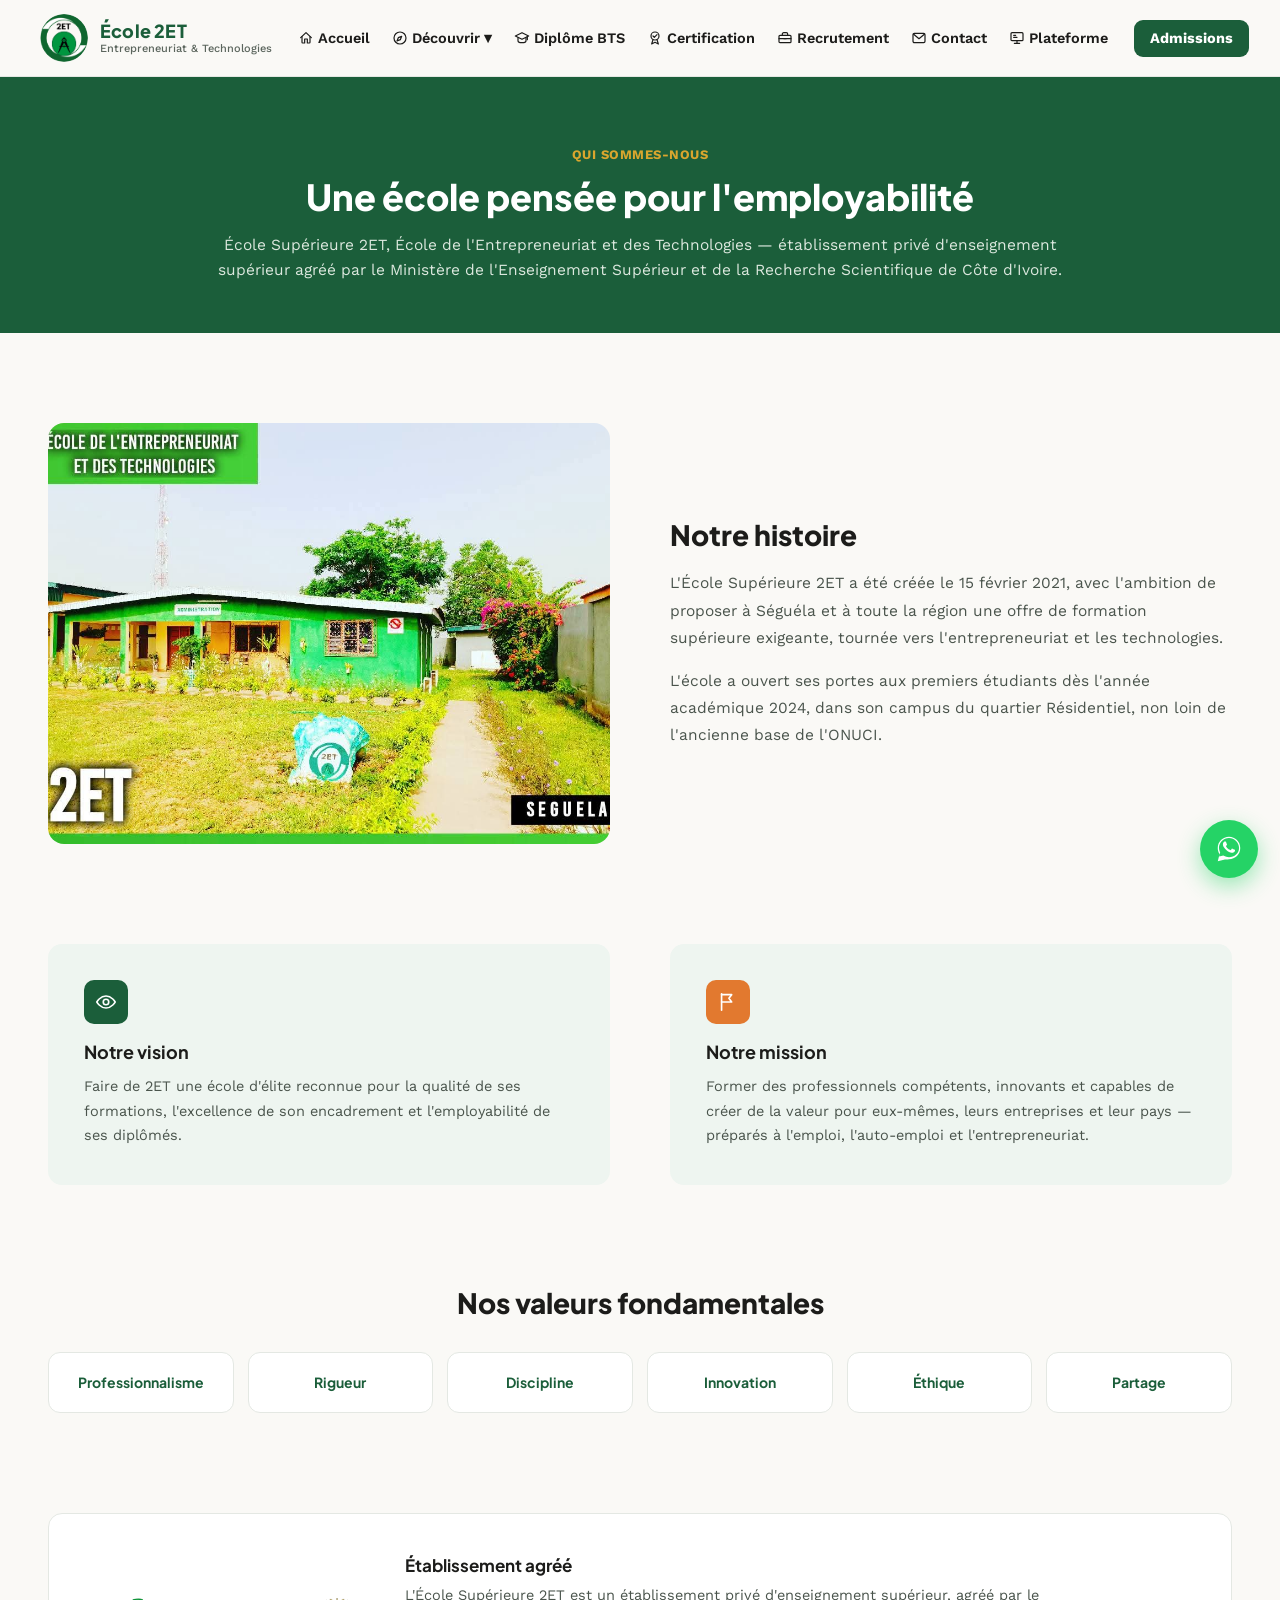
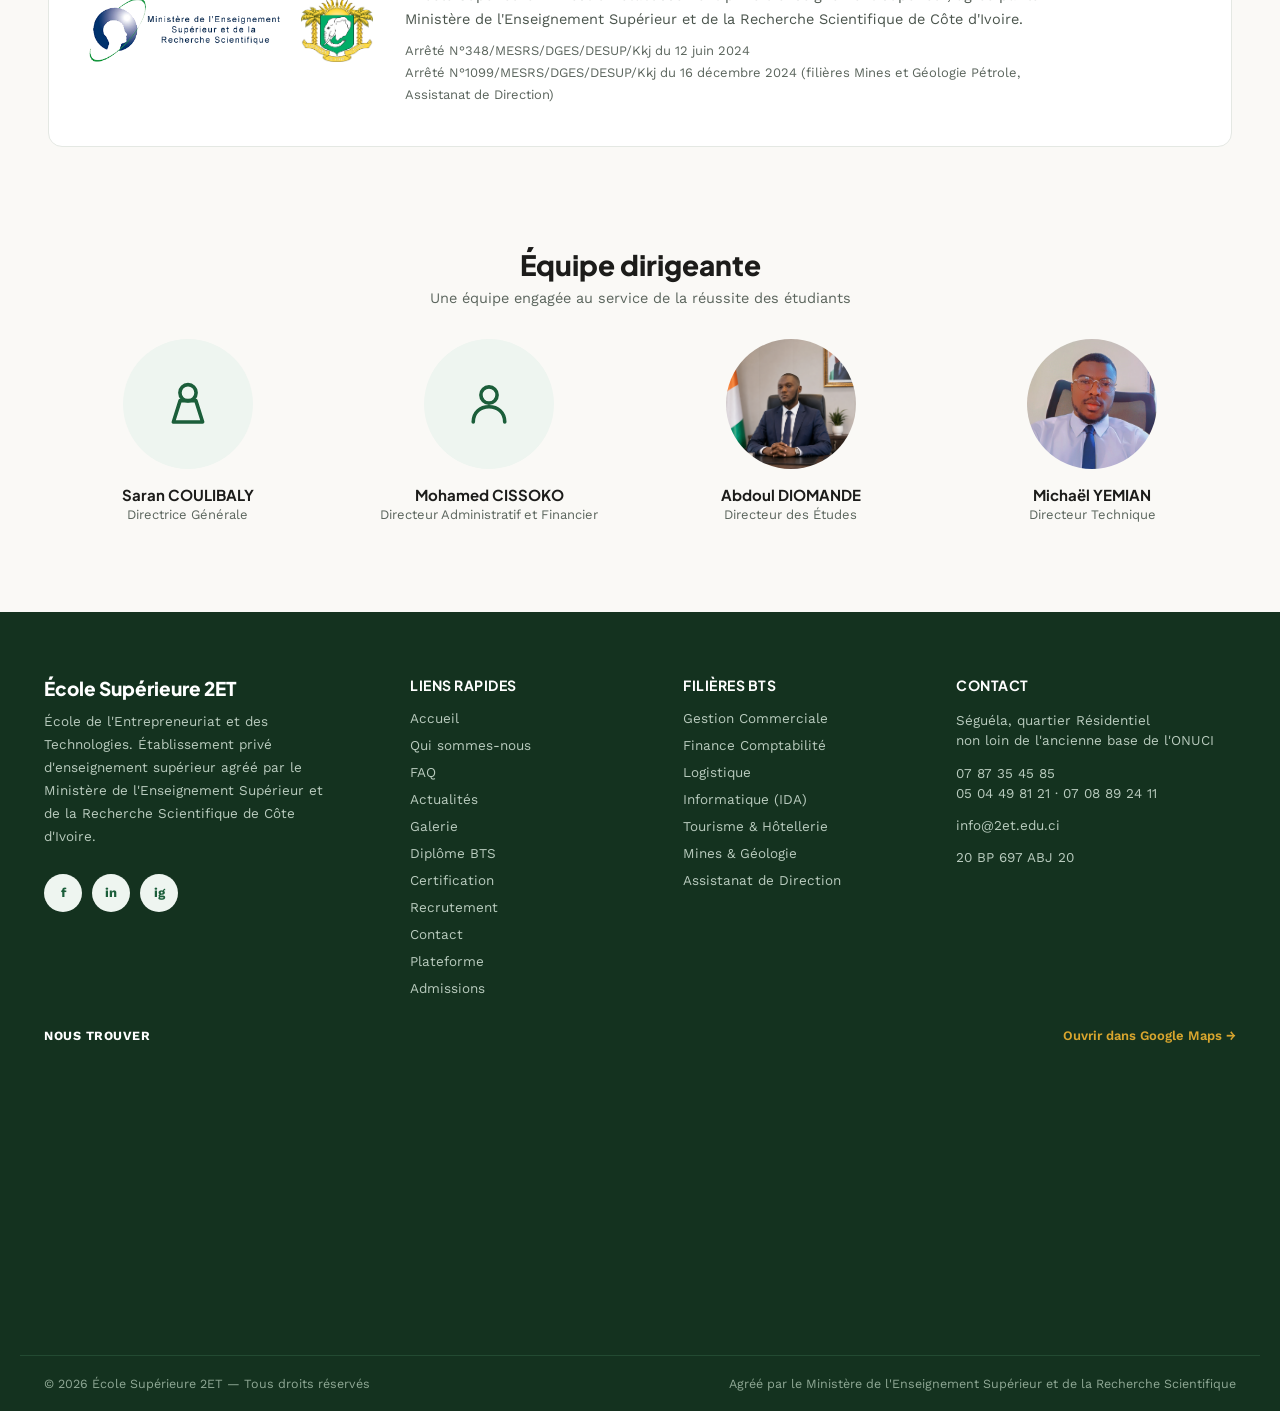
==== commit fe28dcbd: "Remplace le hero par la photo reelle du campus, renomme la filiere Transports et Logistique en Logis" ====
--- a/a-propos.html
+++ b/a-propos.html
@@ -186,7 +186,7 @@
       <div class="footer-links">
         <a href="formations.html#gec">Gestion Commerciale</a>
         <a href="formations.html#fcge">Finance Comptabilité</a>
-        <a href="formations.html#log">Transports &amp; Logistique</a>
+        <a href="formations.html#log">Logistique</a>
         <a href="formations.html#ida">Informatique (IDA)</a>
         <a href="formations.html#th">Tourisme &amp; Hôtellerie</a>
         <a href="formations.html#mgp">Mines &amp; Géologie</a>
--- a/css/style.css
+++ b/css/style.css
@@ -132,7 +132,7 @@
   background-color: #fff;
   background-image:
     linear-gradient(100deg, #fff 0%, #fff 34%, rgba(255,255,255,0.55) 52%, rgba(255,255,255,0.22) 72%, rgba(255,255,255,0.08) 100%),
-    url('../images/hero-scene.jpg');
+    url('../images/hero-campus.png');
   background-repeat: no-repeat, no-repeat;
   background-position: center, right center;
   background-size: cover, cover;
@@ -217,16 +217,17 @@
   background: linear-gradient(90deg, var(--green), var(--gold), var(--orange));
   transform: scaleX(0); transform-origin: left; transition: transform 0.3s ease;
 }
-.platform-card:hover { transform: translateY(-6px); box-shadow: 0 16px 32px rgba(20,50,31,0.16); border-color: transparent; }
-.platform-card:hover::before { transform: scaleX(1); }
+.platform-card:not(.is-disabled):hover { transform: translateY(-6px); box-shadow: 0 16px 32px rgba(20,50,31,0.16); border-color: transparent; }
+.platform-card:not(.is-disabled):hover::before { transform: scaleX(1); }
 .platform-card-icon {
   width: 92px; height: 92px; border-radius: 50%; background: var(--green-light); color: var(--green);
   display: flex; align-items: center; justify-content: center;
   transition: background 0.25s ease, color 0.25s ease, transform 0.3s ease;
 }
 .platform-card-icon svg { width: 44px; height: 44px; }
-.platform-card:hover .platform-card-icon { background: var(--green); color: #fff; transform: scale(1.08) rotate(-6deg); }
+.platform-card:not(.is-disabled):hover .platform-card-icon { background: var(--green); color: #fff; transform: scale(1.08) rotate(-6deg); }
 .platform-card-label { font-family: var(--font-heading); font-weight: 700; font-size: 14.5px; color: var(--text); }
+.platform-card.is-disabled { cursor: default; }
 @media (max-width: 900px) { .platform-grid { grid-template-columns: repeat(3, 1fr); } }
 @media (max-width: 560px) { .platform-grid { grid-template-columns: repeat(2, 1fr); } }
 
@@ -529,3 +530,33 @@
 .quiz-restart { background: none; border: none; color: var(--text-muted); font-size: 13.5px; text-decoration: underline; cursor: pointer; }
 .quiz-restart:hover { color: var(--green); }
 @keyframes quizFadeIn { from { opacity: 0; transform: translateY(8px); } to { opacity: 1; transform: translateY(0); } }
+
+/* ---- Zone abonnement réseaux sociaux (page Actualités) ---- */
+.social-follow-grid { display: grid; grid-template-columns: repeat(4, 1fr); gap: 20px; }
+.social-follow-card {
+  display: flex; align-items: center; gap: 16px; padding: 22px 20px; border-radius: 16px;
+  background: #fff; border: 1px solid var(--border); text-decoration: none; position: relative; overflow: hidden;
+  transition: transform 0.25s ease, box-shadow 0.25s ease, border-color 0.25s ease;
+}
+.social-follow-card::before {
+  content: ""; position: absolute; top: 0; left: 0; right: 0; height: 4px;
+  background: var(--brand); transform: scaleX(0); transform-origin: left; transition: transform 0.3s ease;
+}
+.social-follow-card:hover::before { transform: scaleX(1); }
+.social-follow-card:not(.is-disabled):hover { transform: translateY(-4px); box-shadow: 0 14px 28px rgba(20,50,31,0.12); border-color: transparent; }
+.social-follow-icon {
+  width: 52px; height: 52px; border-radius: 50%; background: var(--brand); color: #fff;
+  display: flex; align-items: center; justify-content: center; flex-shrink: 0;
+}
+.social-follow-icon svg { width: 25px; height: 25px; }
+.social-follow-name { font-family: var(--font-heading); font-weight: 700; font-size: 15px; color: var(--text); }
+.social-follow-cta { font-size: 13px; color: var(--text-muted); margin-top: 2px; }
+.social-follow-card.is-disabled { cursor: default; }
+.social-follow-card.is-disabled .social-follow-icon { opacity: 0.55; }
+.social-follow-card.is-disabled .social-follow-name, .social-follow-card.is-disabled .social-follow-cta { opacity: 0.55; }
+.social-follow-badge {
+  position: absolute; top: 12px; right: 14px; font-size: 10px; font-weight: 700; text-transform: uppercase;
+  letter-spacing: 0.4px; color: var(--text-muted); background: var(--bg); padding: 3px 9px; border-radius: 100px;
+}
+@media (max-width: 900px) { .social-follow-grid { grid-template-columns: 1fr 1fr; } }
+@media (max-width: 560px) { .social-follow-grid { grid-template-columns: 1fr; } }
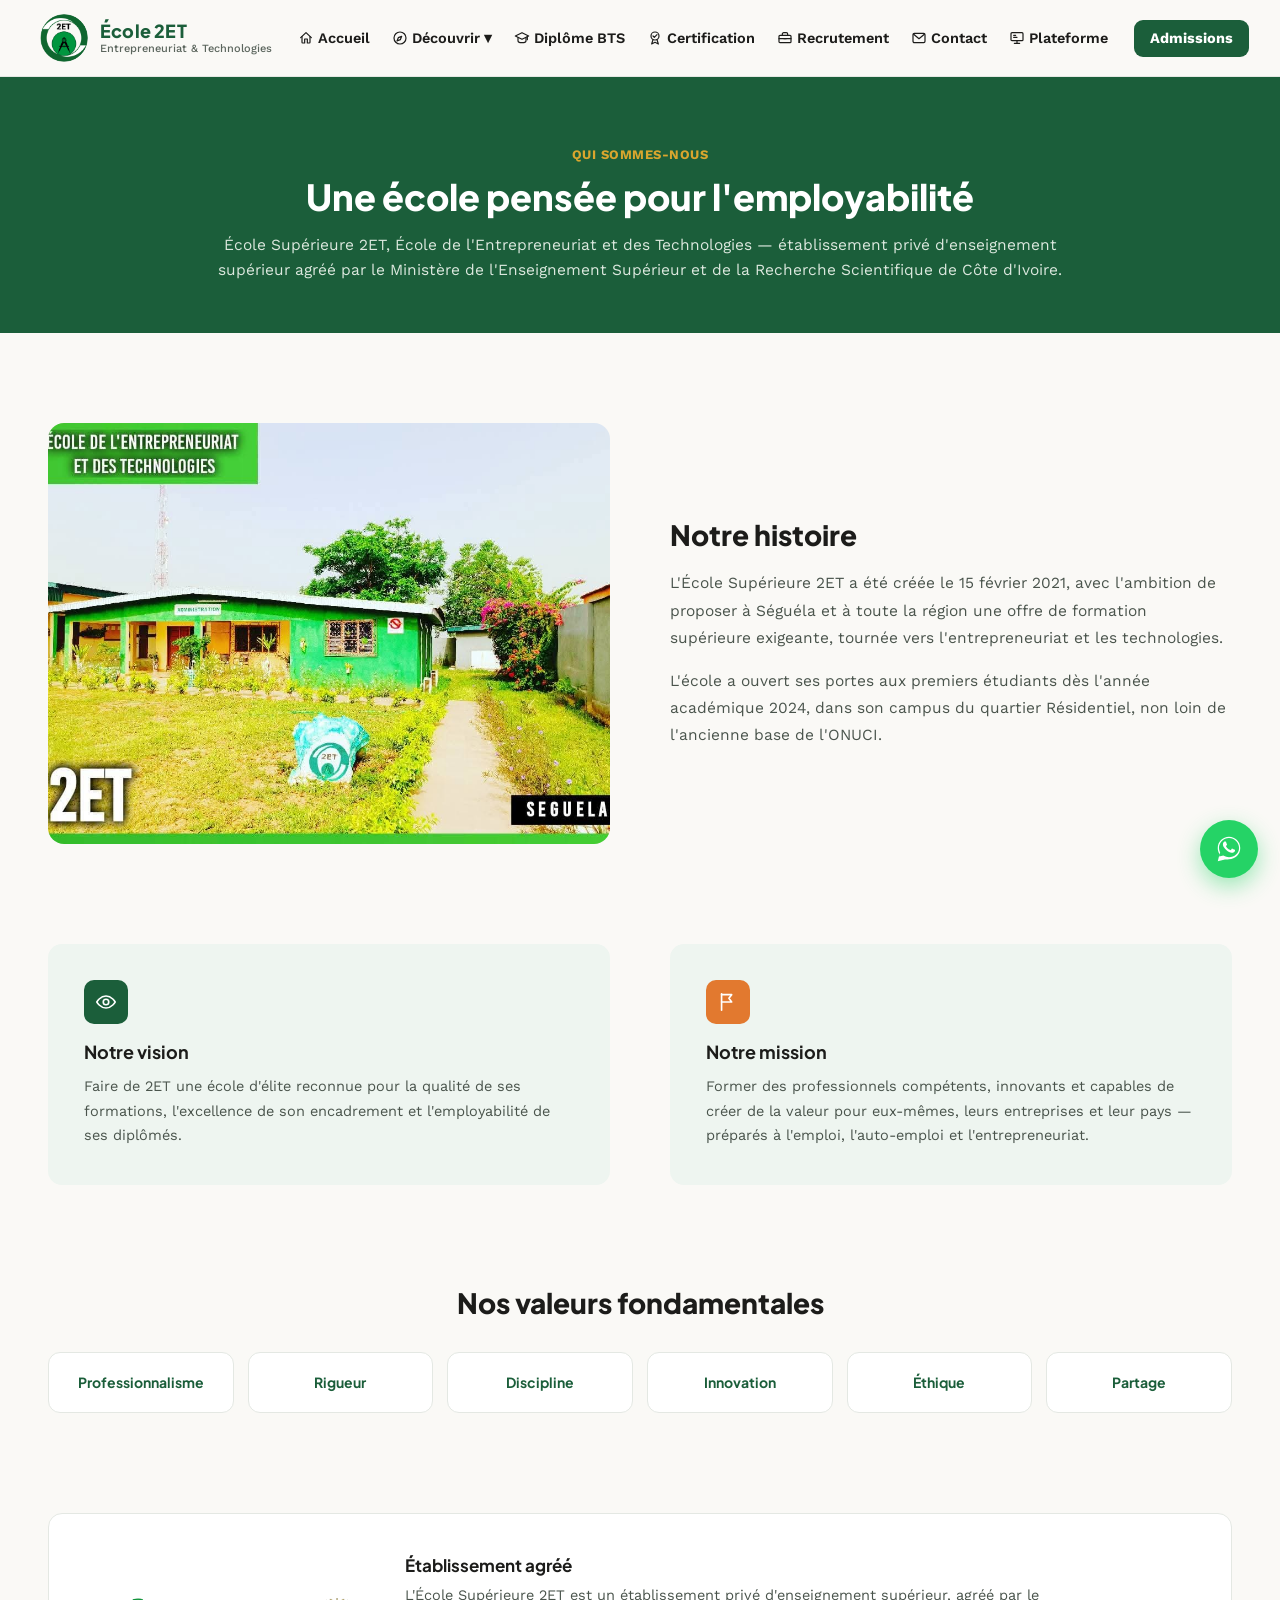
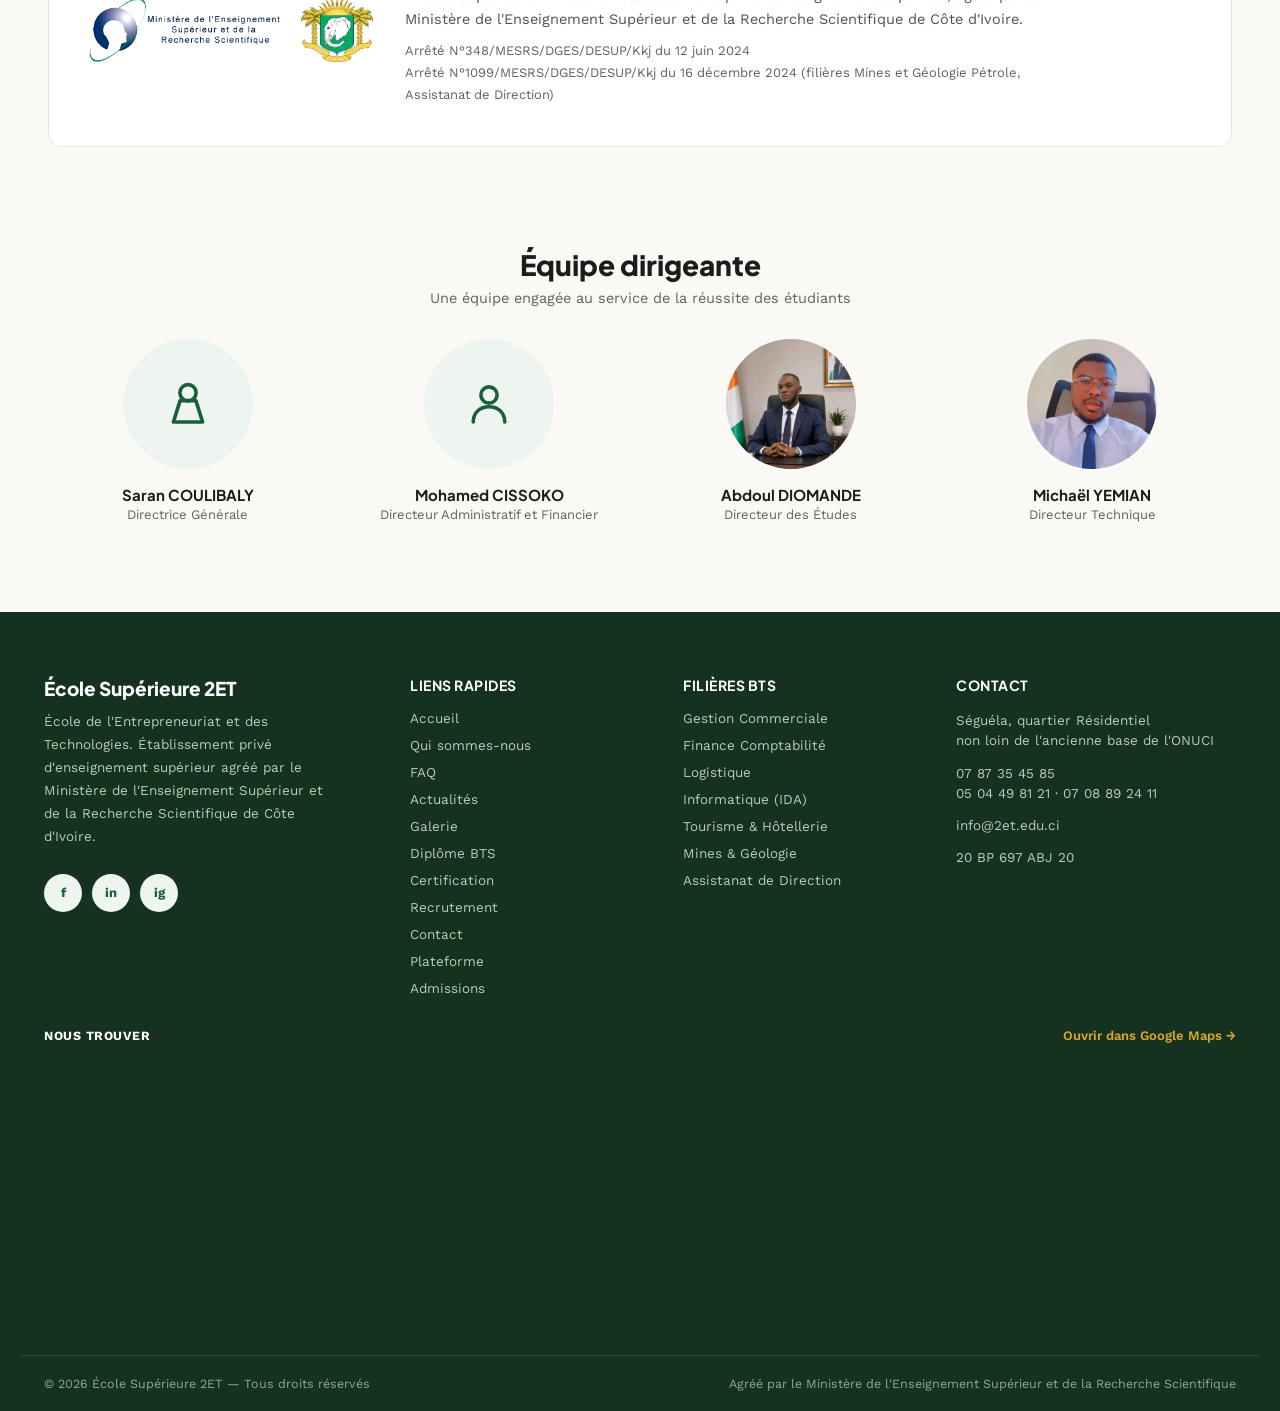
==== commit 3a402ea6: "Allege le dossier images de 46 a 6 Mo (compression et conversion des formats), ajoute un compteur de" ====
--- a/a-propos.html
+++ b/a-propos.html
@@ -141,7 +141,7 @@
           <div class="team-name">Mohamed CISSOKO</div><div class="team-role">Directeur Administratif et Financier</div>
         </div>
         <div>
-          <div class="team-avatar"><img src="images/direction/directeur-des-etudes.png" alt="Abdoul DIOMANDE, Directeur des Études"></div>
+          <div class="team-avatar"><img src="images/direction/directeur-des-etudes.jpg" alt="Abdoul DIOMANDE, Directeur des Études"></div>
           <div class="team-name">Abdoul DIOMANDE</div><div class="team-role">Directeur des Études</div>
         </div>
         <div>
@@ -219,5 +219,6 @@
 <script>document.getElementById('year').textContent = new Date().getFullYear();</script>
 <script src="js/config.js"></script>
 <script src="js/main.js"></script>
+<script data-goatcounter="https://ecole2et.goatcounter.com/count" async src="//gc.zgo.at/count.js"></script>
 </body>
 </html>
--- a/css/style.css
+++ b/css/style.css
@@ -72,6 +72,8 @@
 .btn-white:hover { background: var(--green-light); }
 .btn-outline { background: rgba(255,255,255,0.1); border: 1.5px solid rgba(255,255,255,0.4); color: #fff; }
 .btn-outline:hover { background: rgba(255,255,255,0.2); }
+.btn-outline-green { background: transparent; border: 1.5px solid var(--green); color: var(--green); }
+.btn-outline-green:hover { background: var(--green-light); }
 
 /* ---- Header ---- */
 .site-header {
@@ -132,7 +134,7 @@
   background-color: #fff;
   background-image:
     linear-gradient(100deg, #fff 0%, #fff 34%, rgba(255,255,255,0.55) 52%, rgba(255,255,255,0.22) 72%, rgba(255,255,255,0.08) 100%),
-    url('../images/hero-campus.png');
+    url('../images/hero-campus.jpg');
   background-repeat: no-repeat, no-repeat;
   background-position: center, right center;
   background-size: cover, cover;
@@ -233,7 +235,7 @@
 
 /* ---- Stats ---- */
 .stats-bar { background: var(--green); }
-.stats-grid { display: grid; grid-template-columns: repeat(4,1fr); gap: 24px; text-align: center; padding: 36px 24px; }
+.stats-grid { display: grid; grid-template-columns: repeat(5,1fr); gap: 24px; text-align: center; padding: 36px 24px; }
 .stats-grid .value { font-family: var(--font-heading); font-weight: 800; font-size: 30px; color: #fff; }
 .stats-grid .label { font-size: 13px; color: var(--text-on-dark-muted); margin-top: 4px; }
 
@@ -494,6 +496,9 @@
   .lightbox-prev, .lightbox-next { width: 40px; height: 40px; font-size: 22px; }
 }
 
+@media (max-width: 900px) {
+  .stats-grid { grid-template-columns: repeat(3,1fr); row-gap: 32px; }
+}
 @media (max-width: 560px) {
   .grid-2, .grid-4, .grid-3, .values-grid, .team-grid, .steps-grid, .form-row, .footer-grid { grid-template-columns: 1fr; }
   .gallery-grid { grid-template-columns: 1fr; }
@@ -527,6 +532,12 @@
 .quiz-result h2 { font-size: 26px; margin: 0 0 12px; }
 .quiz-result p { font-size: 14.5px; line-height: 1.7; color: var(--text-secondary); max-width: 520px; margin: 0 auto; }
 .quiz-result-actions { display: flex; gap: 14px; justify-content: center; flex-wrap: wrap; margin: 28px 0 18px; }
+.quiz-share-whatsapp {
+  display: inline-flex; align-items: center; gap: 8px; color: #25D366; font-weight: 700; font-size: 14px;
+  margin-bottom: 18px;
+}
+.quiz-share-whatsapp svg { width: 20px; height: 20px; }
+.quiz-share-whatsapp:hover { text-decoration: underline; }
 .quiz-restart { background: none; border: none; color: var(--text-muted); font-size: 13.5px; text-decoration: underline; cursor: pointer; }
 .quiz-restart:hover { color: var(--green); }
 @keyframes quizFadeIn { from { opacity: 0; transform: translateY(8px); } to { opacity: 1; transform: translateY(0); } }
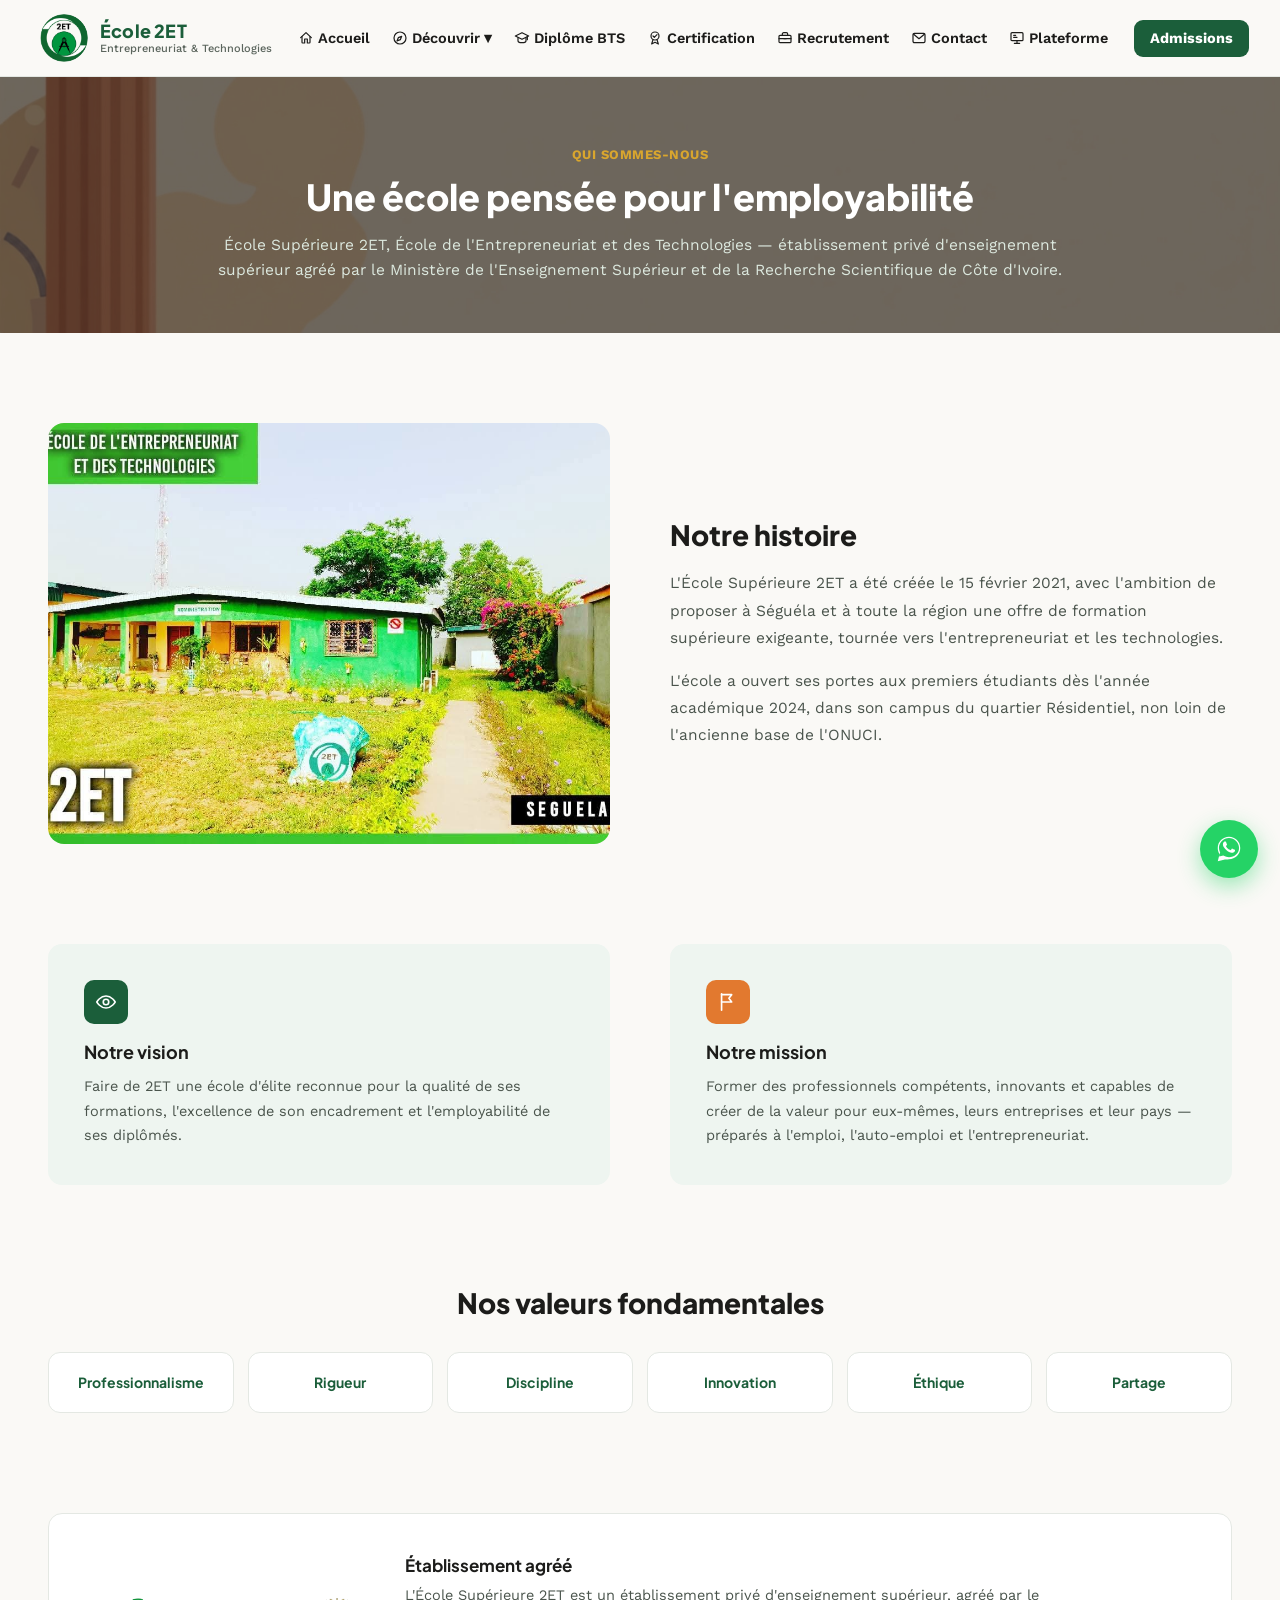
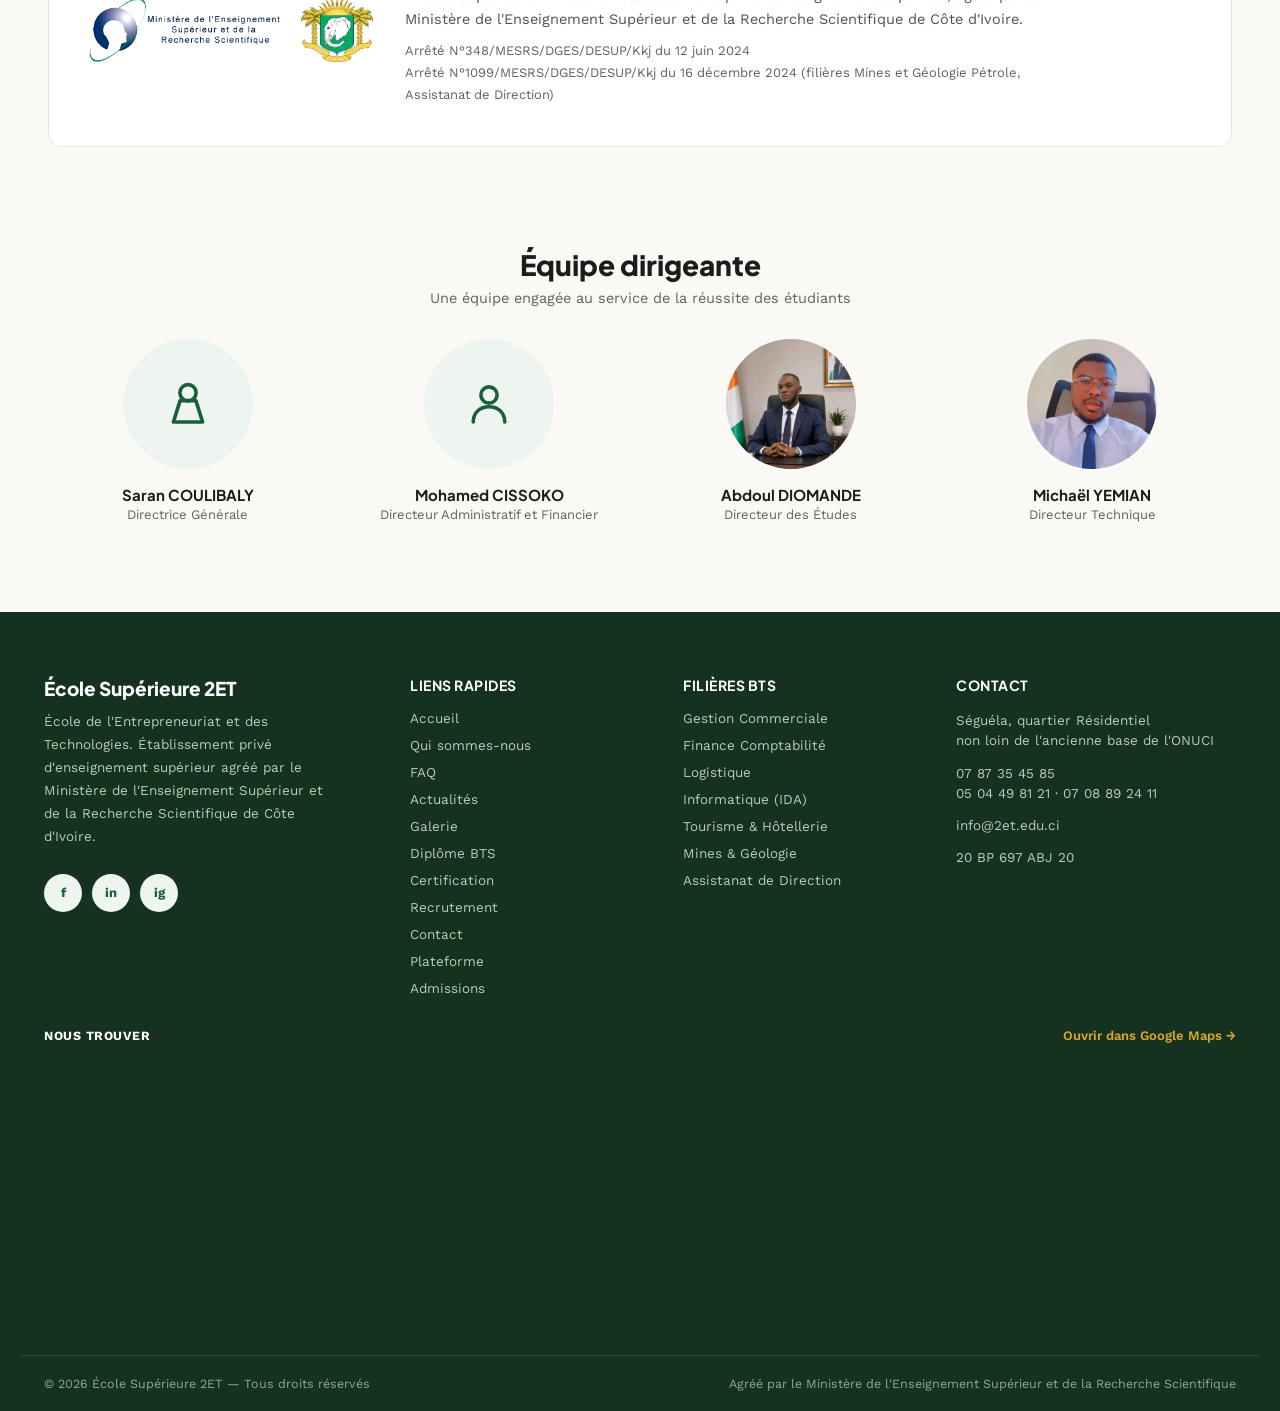
==== commit 3df76826: "Ajoute une section 'Nos partenaires' (RETACI, Universite de San-Pedro, Agence Emploi Jeunes) sur la " ====
--- a/a-propos.html
+++ b/a-propos.html
@@ -69,7 +69,7 @@
   </div>
 </header>
 
-<div class="page-hero">
+<div class="page-hero" style="background-image:url('images/heroes/a-propos.jpg')">
   <div class="container">
     <div class="eyebrow eyebrow-light">Qui sommes-nous</div>
     <h1>Une école pensée pour l'employabilité</h1>
--- a/css/style.css
+++ b/css/style.css
@@ -191,9 +191,15 @@
   .hero-arrow-next { right: 8px; }
 }
 
-/* ---- Page hero (interior pages) ---- */
-.page-hero { background: var(--green); padding: 70px 24px 50px; text-align: center; }
-.page-hero .container { max-width: 900px; }
+/* ---- Page hero (interior pages) ----
+   Chaque page pose son propre visuel en style inline (background-image) ; le voile sombre
+   uniforme (::before) garantit un texte blanc lisible quelle que soit la composition de l'image. */
+.page-hero {
+  position: relative; overflow: hidden; background-color: var(--green); padding: 70px 24px 50px; text-align: center;
+  background-size: cover; background-position: center;
+}
+.page-hero::before { content: ""; position: absolute; inset: 0; background: rgba(18,18,20,0.6); }
+.page-hero .container { position: relative; z-index: 1; max-width: 900px; }
 .page-hero h1 { font-size: 36px; color: #fff; margin: 0 0 14px; }
 .page-hero p { font-size: 15.5px; color: #DCE8DE; margin: 0; line-height: 1.6; }
 
@@ -232,6 +238,15 @@
 .platform-card.is-disabled { cursor: default; }
 @media (max-width: 900px) { .platform-grid { grid-template-columns: repeat(3, 1fr); } }
 @media (max-width: 560px) { .platform-grid { grid-template-columns: repeat(2, 1fr); } }
+
+/* ---- Bandeau partenaires (accueil) ---- */
+.partners-strip { display: flex; flex-wrap: wrap; align-items: center; justify-content: center; gap: 36px; }
+.partner-logo {
+  width: 150px; height: 90px; background: #fff; border-radius: 12px; border: 1px solid var(--border);
+  display: flex; align-items: center; justify-content: center; padding: 14px;
+}
+.partner-logo img { max-width: 100%; max-height: 100%; object-fit: contain; filter: grayscale(1); opacity: 0.75; transition: filter 0.25s ease, opacity 0.25s ease; }
+.partner-logo:hover img { filter: grayscale(0); opacity: 1; }
 
 /* ---- Stats ---- */
 .stats-bar { background: var(--green); }
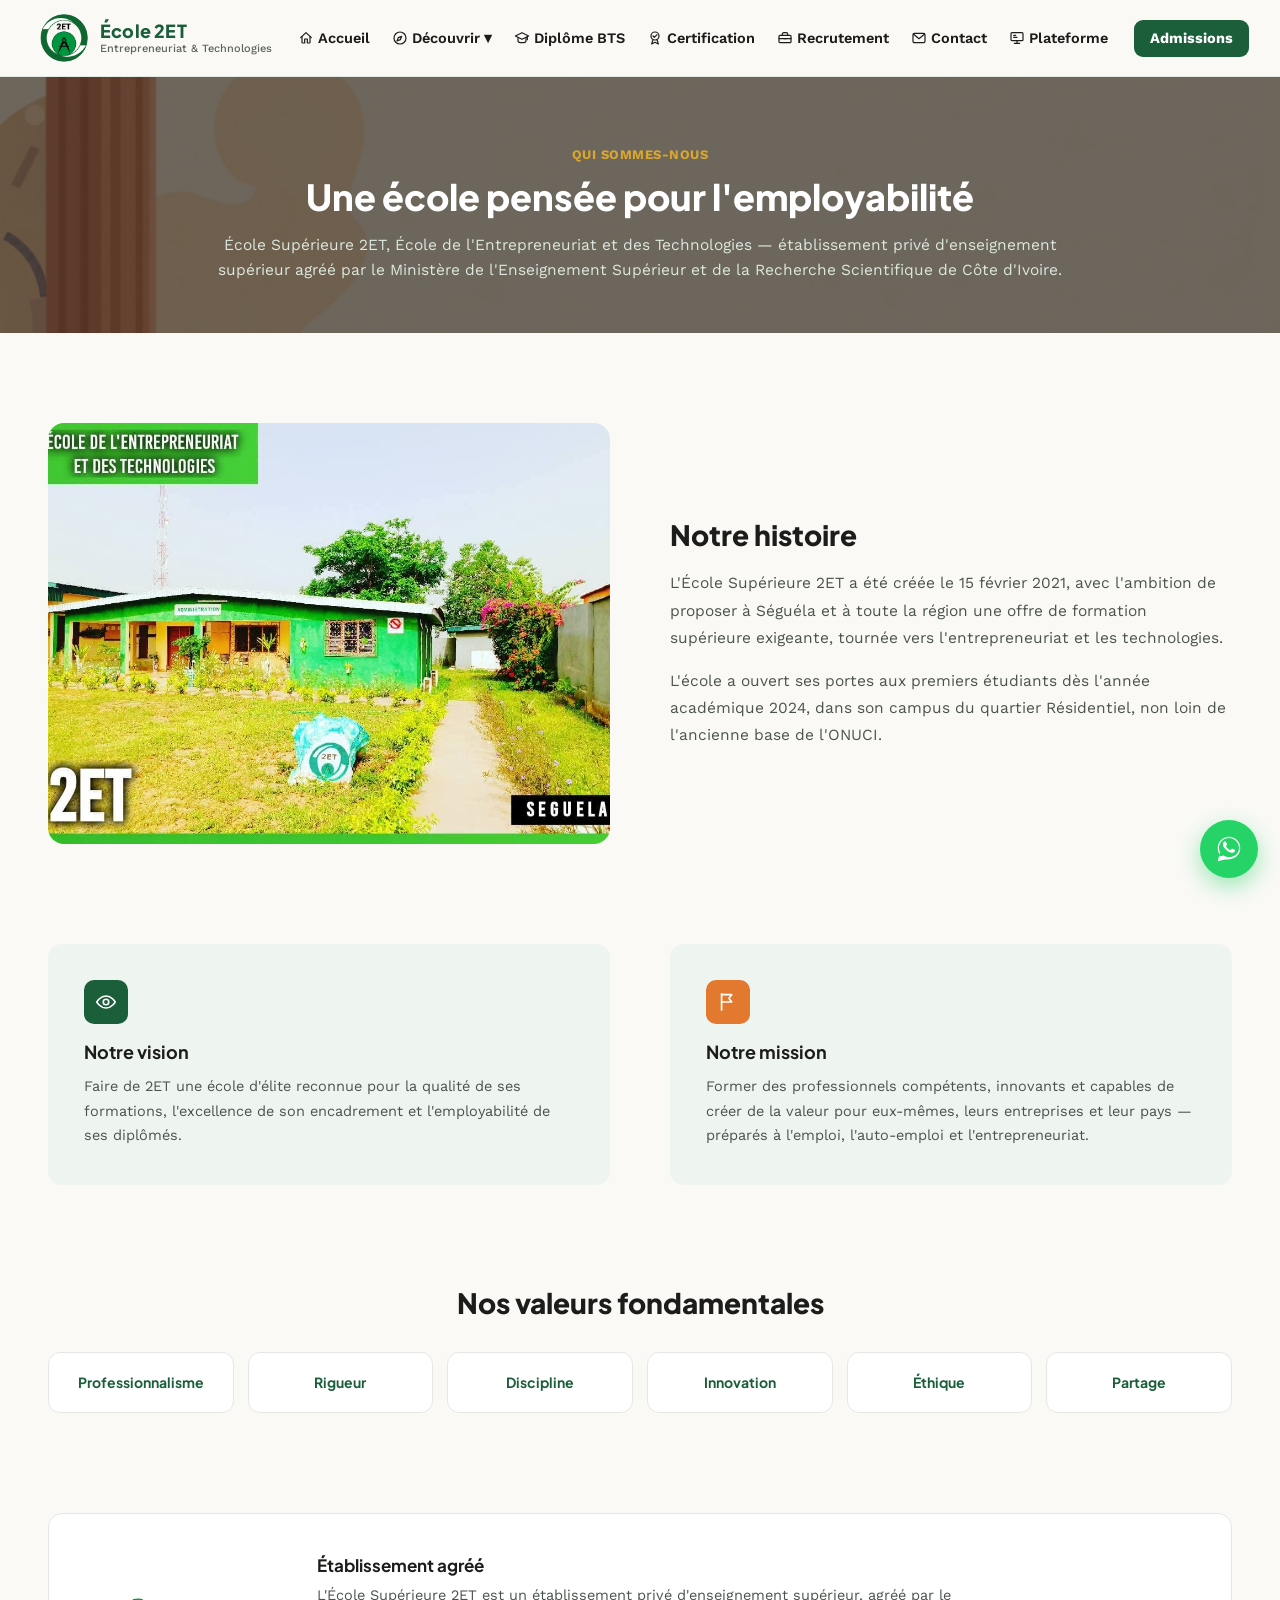
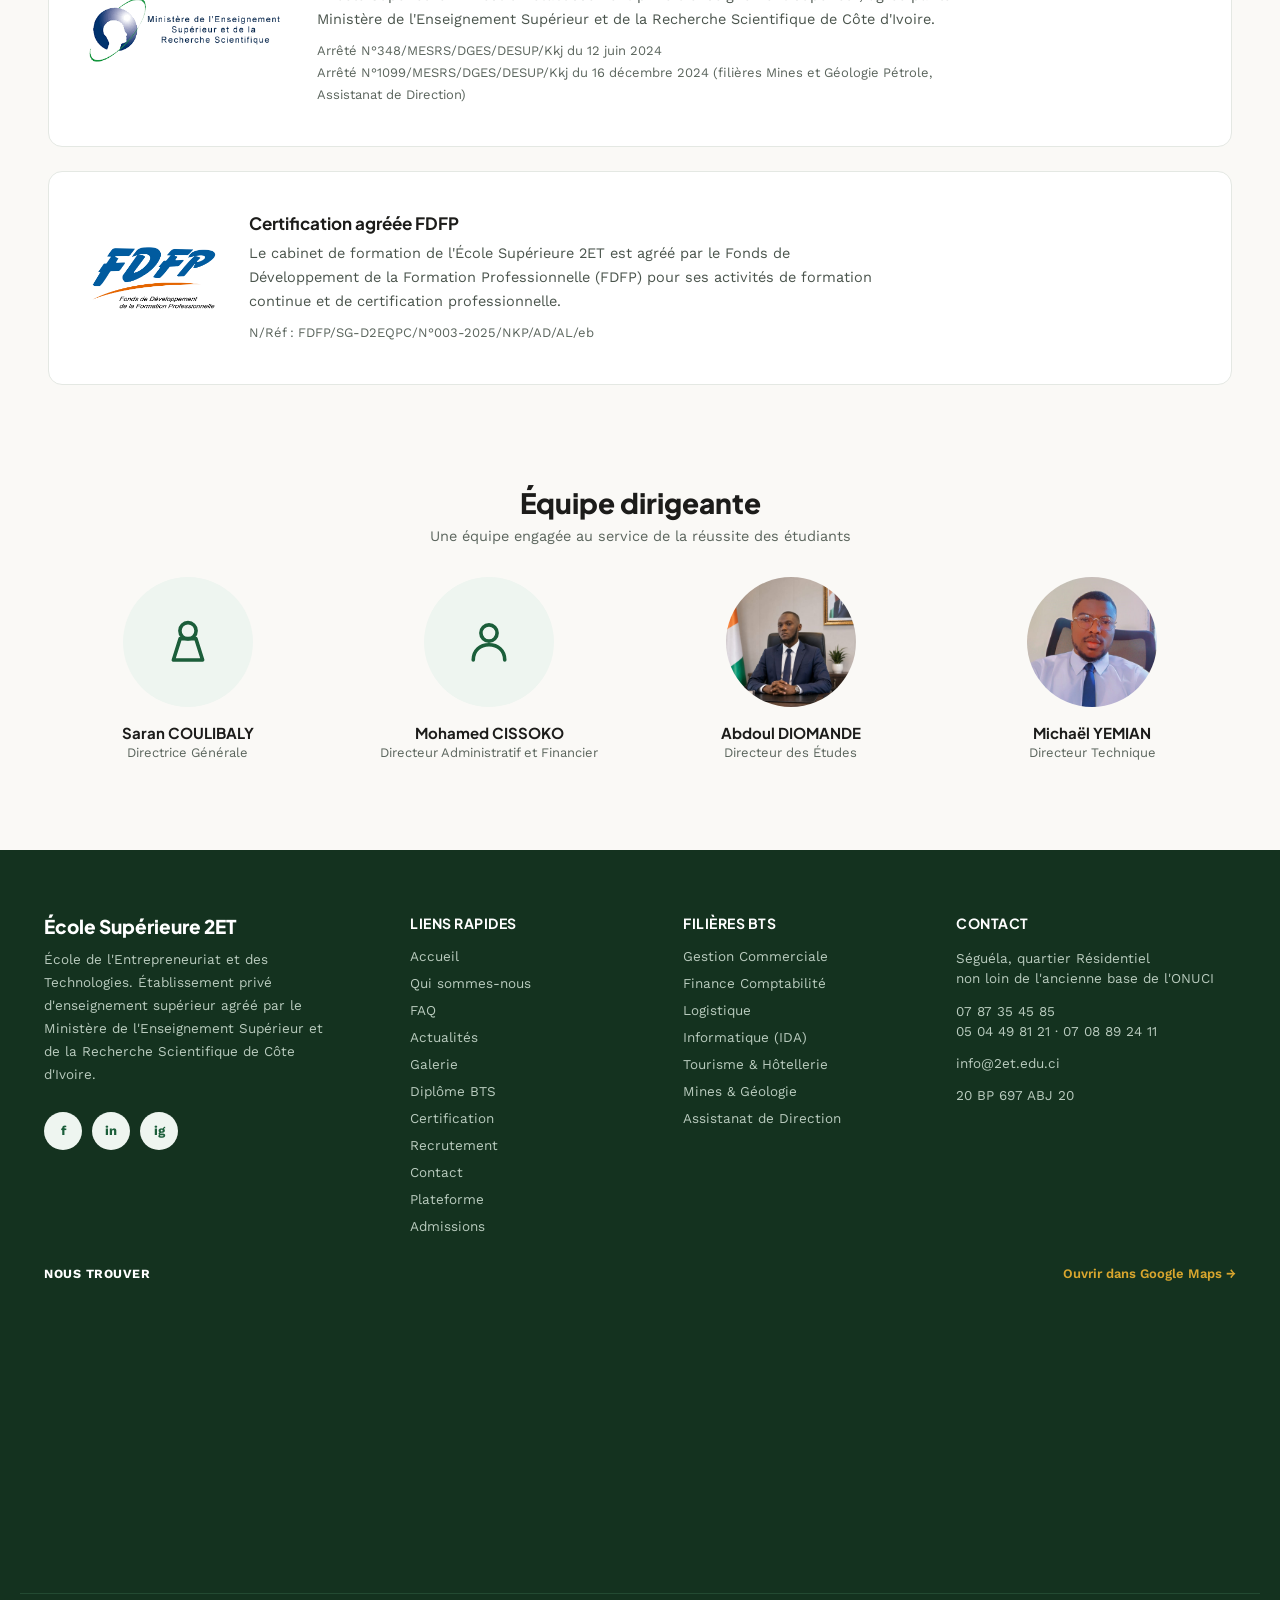
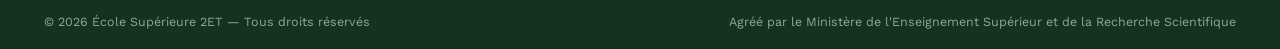
==== commit 3413b5ae: "Ajoute l'agrement FDFP pour la certification sur la page Qui sommes-nous et retire les armoiries de " ====
--- a/a-propos.html
+++ b/a-propos.html
@@ -116,15 +116,25 @@
       </div>
     </div>
 
-    <div class="card" style="display:flex;align-items:center;gap:32px;flex-wrap:wrap;margin-bottom:100px;padding:40px">
+    <div class="card" style="display:flex;align-items:center;gap:32px;flex-wrap:wrap;margin-bottom:24px;padding:40px">
       <div style="display:flex;align-items:center;gap:16px;flex-shrink:0">
         <img src="images/agrement/mesrs-ci.png" alt="Logo du Ministère de l'Enseignement Supérieur et de la Recherche Scientifique" style="height:64px;width:auto">
-        <img src="images/agrement/armoirie-ci.png" alt="Armoiries de la République de Côte d'Ivoire" style="height:64px;width:auto">
       </div>
       <div>
         <div style="font-family:var(--font-heading);font-weight:700;font-size:17px;margin-bottom:8px">Établissement agréé</div>
         <div style="font-size:14.5px;line-height:1.65;color:var(--text-secondary);max-width:640px;margin-bottom:8px">L'École Supérieure 2ET est un établissement privé d'enseignement supérieur, agréé par le Ministère de l'Enseignement Supérieur et de la Recherche Scientifique de Côte d'Ivoire.</div>
         <div style="font-size:13px;line-height:1.7;color:var(--text-muted);max-width:640px">Arrêté N°348/MESRS/DGES/DESUP/Kkj du 12 juin 2024<br>Arrêté N°1099/MESRS/DGES/DESUP/Kkj du 16 décembre 2024 (filières Mines et Géologie Pétrole, Assistanat de Direction)</div>
+      </div>
+    </div>
+
+    <div class="card" style="display:flex;align-items:center;gap:32px;flex-wrap:wrap;margin-bottom:100px;padding:40px">
+      <div style="display:flex;align-items:center;gap:16px;flex-shrink:0">
+        <img src="images/agrement/fdfp.png" alt="Logo du Fonds de Développement de la Formation Professionnelle (FDFP)" style="height:64px;width:auto">
+      </div>
+      <div>
+        <div style="font-family:var(--font-heading);font-weight:700;font-size:17px;margin-bottom:8px">Certification agréée FDFP</div>
+        <div style="font-size:14.5px;line-height:1.65;color:var(--text-secondary);max-width:640px;margin-bottom:8px">Le cabinet de formation de l'École Supérieure 2ET est agréé par le Fonds de Développement de la Formation Professionnelle (FDFP) pour ses activités de formation continue et de certification professionnelle.</div>
+        <div style="font-size:13px;line-height:1.7;color:var(--text-muted);max-width:640px">N/Réf : FDFP/SG-D2EQPC/N°003-2025/NKP/AD/AL/eb</div>
       </div>
     </div>
 
--- a/css/style.css
+++ b/css/style.css
@@ -250,7 +250,8 @@
 
 /* ---- Stats ---- */
 .stats-bar { background: var(--green); }
-.stats-grid { display: grid; grid-template-columns: repeat(5,1fr); gap: 24px; text-align: center; padding: 36px 24px; }
+.stats-grid { display: grid; grid-template-columns: repeat(5, minmax(0,1fr)); gap: 24px; text-align: center; padding: 36px 24px; }
+.stats-grid > div { min-width: 0; }
 .stats-grid .value { font-family: var(--font-heading); font-weight: 800; font-size: 30px; color: #fff; }
 .stats-grid .label { font-size: 13px; color: var(--text-on-dark-muted); margin-top: 4px; }
 
@@ -512,12 +513,14 @@
 }
 
 @media (max-width: 900px) {
-  .stats-grid { grid-template-columns: repeat(3,1fr); row-gap: 32px; }
+  .stats-grid { grid-template-columns: repeat(3, minmax(0,1fr)); row-gap: 32px; }
+  .stats-grid .value { font-size: 26px; }
 }
 @media (max-width: 560px) {
   .grid-2, .grid-4, .grid-3, .values-grid, .team-grid, .steps-grid, .form-row, .footer-grid { grid-template-columns: 1fr; }
   .gallery-grid { grid-template-columns: 1fr; }
-  .stats-grid { grid-template-columns: 1fr 1fr; }
+  .stats-grid { grid-template-columns: minmax(0,1fr) minmax(0,1fr); }
+  .stats-grid .value { font-size: 24px; }
   .section { padding: 60px 20px; }
 }
 
